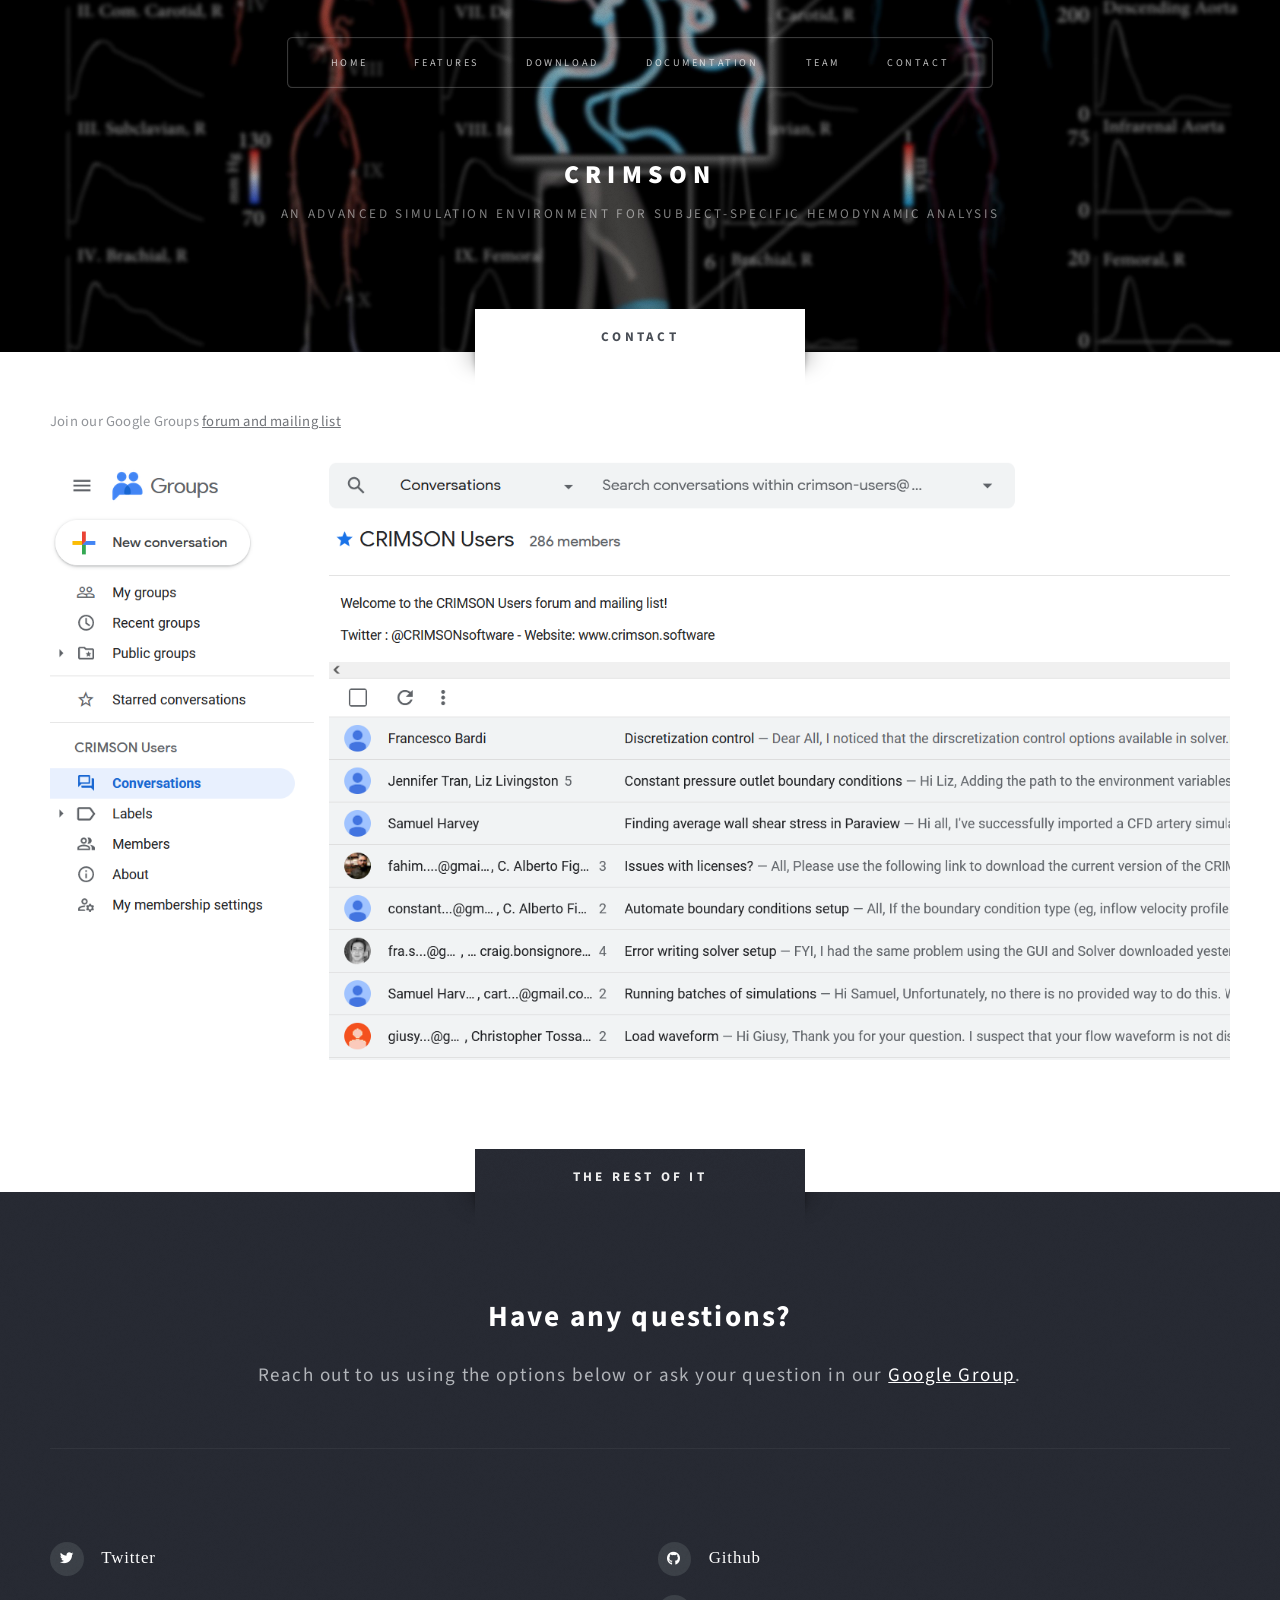
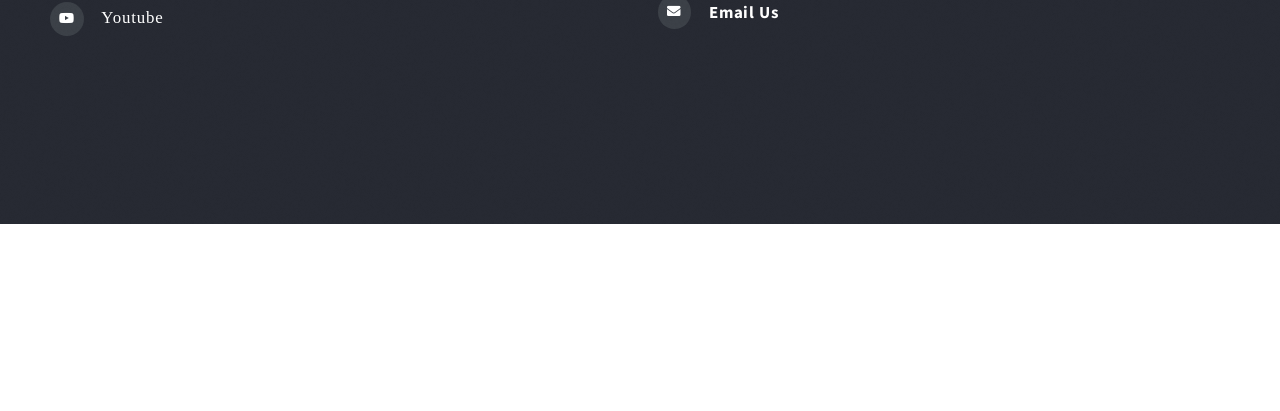
==== contact.html @ b45dfcc4 "Added features and contact pages" ====
<!DOCTYPE HTML>
<!--
	Escape Velocity by HTML5 UP
	html5up.net | @ajlkn
	Free for personal and commercial use under the CCA 3.0 license (html5up.net/license)
-->
<html>
	<head>
		<title>CRIMSON - Contact</title>
		<meta charset="utf-8" />
		<meta name="viewport" content="width=device-width, initial-scale=1, user-scalable=no" />
		<link rel="stylesheet" href="assets/css/main.css" />
	</head>
	<body class="no-sidebar is-preload">
		<div id="page-wrapper">

			<!-- Header -->
				<section id="header" class="wrapper">

					<!-- Logo -->
						<div id="logo">
							<h1><a href="index.html">CRIMSON</a></h1>
							<p>An advanced simulation environment for subject-specific hemodynamic analysis</p>
						</div>

					<!-- Nav -->
					<nav id="nav">
						<ul>
							<li class="current"><a href="index.html">Home</a></li>
							<li><a href="features.html">Features</a>
								<ul>
									<li><a href="#software_details">Software Details</a></li>
								</ul>
							</li>
							<li><a href="download.html">Download</a></li>
							<li><a href="documentation.html">Documentation</a>
								<ul>
									<li><a href="workshops.html">Workshops</a></li>
									<li><a href="publications.html">Publications</a></li>
								</ul>
							</li>
							<li><a href="team.html">Team</a></li>
							<li><a href="contact.html">Contact</a></li>
						</ul>
					</nav>

				</section>

			<!-- Main -->
				<div id="main" class="wrapper style2">
					<div class="title">Contact</div>
					<div class="container">

						<!-- Content -->
							<div id="content">
								<article class="box post">
									<p>Join our Google Groups <a href="https://groups.google.com/forum/#!forum/crimson-users" target="_blank">forum and mailing list</a></p>
									
									<a href="https://groups.google.com/forum/#!forum/crimson-users" class="image featured" target="_blank">
										<img src="images/google_groups.png" alt="" />
									</a>
								</article>
							</div>

					</div>
				</div>

		<!-- Footer -->
		<section id="footer" class="wrapper">
			<div class="title">The Rest Of It</div>
			<div class="container">
				<header class="style1">
					<h2>Have any questions?</h2>
					<p>Reach out to us using the options below or ask your question in our <a href="">Google Group</a>.
					</p>
				</header>
				<section class="feature-list small">
					<div class="row">
						<div class="col-6 col-12-small">
							<section>
							<p>
								<h3 class="fab fa-twitter"><a href="https://twitter.com/CRIMSONsoftware" target="_blank">Twitter</a></h3>
							<p>
								<h3 class="fab fa-youtube"><a href="https://www.youtube.com/@crimsonsoftware1143" target="_blank">Youtube</a></h3>
							</p>
							</section>
						</div>
							<div class="col-6 col-12-small">
								<section>
							<p>
								<h3 class="fab fa-github"><a href="https://www.github.com/@CRIMSONCardiovasular" target="_blank">Github</a></h3>
							</p>
							<!-- Need to make this email decision: https://css-tricks.com/all-about-mailto-links/ -->
							<p>
								<h3 class="icon solid fa-envelope"><a href="mailto:figueroc@med.umich.edu?subject=Crimson Question" target="_blank" rel="noopener noreferrer">Email Us</h3>
							</p>
							</section>
						</div>
					</div>
				</section>

							</div>
						</div>
						<div id="copyright">
							<ul>
								<li>&copy; CRIMSONsoftware 2023.</li><li>Design: <a href="http://html5up.net">HTML5 UP</a></li>
							</ul>
						</div>
					</div>
				</section>

		</div>

		<!-- Scripts -->
			<script src="assets/js/jquery.min.js"></script>
			<script src="assets/js/jquery.dropotron.min.js"></script>
			<script src="assets/js/browser.min.js"></script>
			<script src="assets/js/breakpoints.min.js"></script>
			<script src="assets/js/util.js"></script>
			<script src="assets/js/main.js"></script>

	</body>
</html>
---- assets/css/main.css ----
@import url("fontawesome-all.min.css");
@import url("https://fonts.googleapis.com/css?family=Source+Sans+Pro:400,400italic,700,900");

/*
	Escape Velocity by HTML5 UP
	html5up.net | @ajlkn
	Free for personal and commercial use under the CCA 3.0 license (html5up.net/license)
*/

html, body, div, span, applet, object,
iframe, h1, h2, h3, h4, h5, h6, p, blockquote,
pre, a, abbr, acronym, address, big, cite,
code, del, dfn, em, img, ins, kbd, q, s, samp,
small, strike, strong, sub, sup, tt, var, b,
u, i, center, dl, dt, dd, ol, ul, li, fieldset,
form, label, legend, table, caption, tbody,
tfoot, thead, tr, th, td, article, aside,
canvas, details, embed, figure, figcaption,
footer, header, hgroup, menu, nav, output, ruby,
section, summary, time, mark, audio, video {
	margin: 0;
	padding: 0;
	border: 0;
	font-size: 100%;
	font: inherit;
	vertical-align: baseline;}

article, aside, details, figcaption, figure,
footer, header, hgroup, menu, nav, section {
	display: block;}

body {
	line-height: 1;
}

ol, ul {
	list-style: none;
}

blockquote, q {
	quotes: none;
}

	blockquote:before, blockquote:after, q:before, q:after {
		content: '';
		content: none;
	}

table {
	border-collapse: collapse;
	border-spacing: 0;
}

body {
	-webkit-text-size-adjust: none;
}

mark {
	background-color: transparent;
	color: inherit;
}

input::-moz-focus-inner {
	border: 0;
	padding: 0;
}

input, select, textarea {
	-moz-appearance: none;
	-webkit-appearance: none;
	-ms-appearance: none;
	appearance: none;
}

/* Basic */

	@-ms-viewport {
		width: device-width;
	}

	html {
		box-sizing: border-box;
	}

	*, *:before, *:after {
		box-sizing: inherit;
	}

	body.is-preload *, body.is-preload *:before, body.is-preload *:after {
		-moz-animation: none !important;
		-webkit-animation: none !important;
		-ms-animation: none !important;
		animation: none !important;
		-moz-transition: none !important;
		-webkit-transition: none !important;
		-ms-transition: none !important;
		transition: none !important;
	}

	body, input, textarea, select {
		font-family: 'Source Sans Pro', sans-serif;
		font-weight: 400;
		color: #919499;
		font-size: 14pt;
		line-height: 1.75em;
		letter-spacing: 0.025em;
	}

	h1, h2, h3, h4, h5, h6 {
		font-weight: 700;
		color: #484d55;
	}

		h1 a, h2 a, h3 a, h4 a, h5 a, h6 a {
			color: inherit;
			text-decoration: none;
		}

	a {
		-moz-transition: color .25s ease-in-out;
		-webkit-transition: color .25s ease-in-out;
		-ms-transition: color .25s ease-in-out;
		transition: color .25s ease-in-out;
		text-decoration: underline;
		color: #717479;
	}

		a:hover {
			text-decoration: none;
		}

	strong, b {
		font-weight: 700;
		color: #484d55;
	}

	blockquote {
		border-left: solid 0.5em #ddd;
		padding: 1em 0 1em 2em;
		font-style: italic;
	}

	em, i {
		font-style: italic;
	}

	hr {
		border: 0;
		border-top: solid 1px #ddd;
		margin: 2em 0 2em 0;
	}

	sub {
		position: relative;
		top: 0.5em;
		font-size: 0.8em;
	}

	sup {
		position: relative;
		top: -0.5em;
		font-size: 0.8em;
	}

	.nobr {
		white-space: nowrap;
	}

	br.clear {
		clear: both;
	}

	p, ul, ol, dl, table, blockquote, form {
		margin-bottom: 2em;
	}

/* Container */

	.container {
		margin: 0 auto;
		max-width: 100%;
		width: 68em;
	}

		@media screen and (max-width: 1680px) {

			.container {
				width: 70em;
			}

		}

		@media screen and (max-width: 1280px) {

			.container {
				width: calc(100% - 100px);
			}

		}

		@media screen and (max-width: 980px) {

			.container {
				width: calc(100% - 100px);
			}

		}

		@media screen and (max-width: 736px) {

			.container {
				width: calc(100% - 40px);
			}

		}

/* Row */

	.row {
		display: flex;
		flex-wrap: wrap;
		box-sizing: border-box;
		align-items: stretch;
	}

		.row > * {
			box-sizing: border-box;
		}

		.row.gtr-uniform > * > :last-child {
			margin-bottom: 0;
		}

		.row.aln-left {
			justify-content: flex-start;
		}

		.row.aln-center {
			justify-content: center;
		}

		.row.aln-right {
			justify-content: flex-end;
		}

		.row.aln-top {
			align-items: flex-start;
		}

		.row.aln-middle {
			align-items: center;
		}

		.row.aln-bottom {
			align-items: flex-end;
		}

		.row > .imp {
			order: -1;
		}

		.row > .col-1 {
			width: 8.33333%;
		}

		.row > .off-1 {
			margin-left: 8.33333%;
		}

		.row > .col-2 {
			width: 16.66667%;
		}

		.row > .off-2 {
			margin-left: 16.66667%;
		}

		.row > .col-3 {
			width: 25%;
		}

		.row > .off-3 {
			margin-left: 25%;
		}

		.row > .col-4 {
			width: 33.33333%;
		}

		.row > .off-4 {
			margin-left: 33.33333%;
		}

		.row > .col-5 {
			width: 41.66667%;
		}

		.row > .off-5 {
			margin-left: 41.66667%;
		}

		.row > .col-6 {
			width: 50%;
		}

		.row > .off-6 {
			margin-left: 50%;
		}

		.row > .col-7 {
			width: 58.33333%;
		}

		.row > .off-7 {
			margin-left: 58.33333%;
		}

		.row > .col-8 {
			width: 66.66667%;
		}

		.row > .off-8 {
			margin-left: 66.66667%;
		}

		.row > .col-9 {
			width: 75%;
		}

		.row > .off-9 {
			margin-left: 75%;
		}

		.row > .col-10 {
			width: 83.33333%;
		}

		.row > .off-10 {
			margin-left: 83.33333%;
		}

		.row > .col-11 {
			width: 91.66667%;
		}

		.row > .off-11 {
			margin-left: 91.66667%;
		}

		.row > .col-12 {
			width: 100%;
		}

		.row > .off-12 {
			margin-left: 100%;
		}

		.row.gtr-0 {
			margin-top: 0px;
			margin-left: 0px;
		}

			.row.gtr-0 > * {
				padding: 0px 0 0 0px;
			}

			.row.gtr-0.gtr-uniform {
				margin-top: 0px;
			}

				.row.gtr-0.gtr-uniform > * {
					padding-top: 0px;
				}

		.row.gtr-25 {
			margin-top: -12.5px;
			margin-left: -12.5px;
		}

			.row.gtr-25 > * {
				padding: 12.5px 0 0 12.5px;
			}

			.row.gtr-25.gtr-uniform {
				margin-top: -12.5px;
			}

				.row.gtr-25.gtr-uniform > * {
					padding-top: 12.5px;
				}

		.row.gtr-50 {
			margin-top: -25px;
			margin-left: -25px;
		}

			.row.gtr-50 > * {
				padding: 25px 0 0 25px;
			}

			.row.gtr-50.gtr-uniform {
				margin-top: -25px;
			}

				.row.gtr-50.gtr-uniform > * {
					padding-top: 25px;
				}

		.row {
			margin-top: -50px;
			margin-left: -50px;
		}

			.row > * {
				padding: 50px 0 0 50px;
			}

			.row.gtr-uniform {
				margin-top: -50px;
			}

				.row.gtr-uniform > * {
					padding-top: 50px;
				}

		.row.gtr-150 {
			margin-top: -75px;
			margin-left: -75px;
		}

			.row.gtr-150 > * {
				padding: 75px 0 0 75px;
			}

			.row.gtr-150.gtr-uniform {
				margin-top: -75px;
			}

				.row.gtr-150.gtr-uniform > * {
					padding-top: 75px;
				}

		.row.gtr-200 {
			margin-top: -100px;
			margin-left: -100px;
		}

			.row.gtr-200 > * {
				padding: 100px 0 0 100px;
			}

			.row.gtr-200.gtr-uniform {
				margin-top: -100px;
			}

				.row.gtr-200.gtr-uniform > * {
					padding-top: 100px;
				}

		@media screen and (max-width: 1680px) {

			.row {
				display: flex;
				flex-wrap: wrap;
				box-sizing: border-box;
				align-items: stretch;
			}

				.row > * {
					box-sizing: border-box;
				}

				.row.gtr-uniform > * > :last-child {
					margin-bottom: 0;
				}

				.row.aln-left {
					justify-content: flex-start;
				}

				.row.aln-center {
					justify-content: center;
				}

				.row.aln-right {
					justify-content: flex-end;
				}

				.row.aln-top {
					align-items: flex-start;
				}

				.row.aln-middle {
					align-items: center;
				}

				.row.aln-bottom {
					align-items: flex-end;
				}

				.row > .imp-xlarge {
					order: -1;
				}

				.row > .col-1-xlarge {
					width: 8.33333%;
				}

				.row > .off-1-xlarge {
					margin-left: 8.33333%;
				}

				.row > .col-2-xlarge {
					width: 16.66667%;
				}

				.row > .off-2-xlarge {
					margin-left: 16.66667%;
				}

				.row > .col-3-xlarge {
					width: 25%;
				}

				.row > .off-3-xlarge {
					margin-left: 25%;
				}

				.row > .col-4-xlarge {
					width: 33.33333%;
				}

				.row > .off-4-xlarge {
					margin-left: 33.33333%;
				}

				.row > .col-5-xlarge {
					width: 41.66667%;
				}

				.row > .off-5-xlarge {
					margin-left: 41.66667%;
				}

				.row > .col-6-xlarge {
					width: 50%;
				}

				.row > .off-6-xlarge {
					margin-left: 50%;
				}

				.row > .col-7-xlarge {
					width: 58.33333%;
				}

				.row > .off-7-xlarge {
					margin-left: 58.33333%;
				}

				.row > .col-8-xlarge {
					width: 66.66667%;
				}

				.row > .off-8-xlarge {
					margin-left: 66.66667%;
				}

				.row > .col-9-xlarge {
					width: 75%;
				}

				.row > .off-9-xlarge {
					margin-left: 75%;
				}

				.row > .col-10-xlarge {
					width: 83.33333%;
				}

				.row > .off-10-xlarge {
					margin-left: 83.33333%;
				}

				.row > .col-11-xlarge {
					width: 91.66667%;
				}

				.row > .off-11-xlarge {
					margin-left: 91.66667%;
				}

				.row > .col-12-xlarge {
					width: 100%;
				}

				.row > .off-12-xlarge {
					margin-left: 100%;
				}

				.row.gtr-0 {
					margin-top: 0px;
					margin-left: 0px;
				}

					.row.gtr-0 > * {
						padding: 0px 0 0 0px;
					}

					.row.gtr-0.gtr-uniform {
						margin-top: 0px;
					}

						.row.gtr-0.gtr-uniform > * {
							padding-top: 0px;
						}

				.row.gtr-25 {
					margin-top: -12.5px;
					margin-left: -12.5px;
				}

					.row.gtr-25 > * {
						padding: 12.5px 0 0 12.5px;
					}

					.row.gtr-25.gtr-uniform {
						margin-top: -12.5px;
					}

						.row.gtr-25.gtr-uniform > * {
							padding-top: 12.5px;
						}

				.row.gtr-50 {
					margin-top: -25px;
					margin-left: -25px;
				}

					.row.gtr-50 > * {
						padding: 25px 0 0 25px;
					}

					.row.gtr-50.gtr-uniform {
						margin-top: -25px;
					}

						.row.gtr-50.gtr-uniform > * {
							padding-top: 25px;
						}

				.row {
					margin-top: -50px;
					margin-left: -50px;
				}

					.row > * {
						padding: 50px 0 0 50px;
					}

					.row.gtr-uniform {
						margin-top: -50px;
					}

						.row.gtr-uniform > * {
							padding-top: 50px;
						}

				.row.gtr-150 {
					margin-top: -75px;
					margin-left: -75px;
				}

					.row.gtr-150 > * {
						padding: 75px 0 0 75px;
					}

					.row.gtr-150.gtr-uniform {
						margin-top: -75px;
					}

						.row.gtr-150.gtr-uniform > * {
							padding-top: 75px;
						}

				.row.gtr-200 {
					margin-top: -100px;
					margin-left: -100px;
				}

					.row.gtr-200 > * {
						padding: 100px 0 0 100px;
					}

					.row.gtr-200.gtr-uniform {
						margin-top: -100px;
					}

						.row.gtr-200.gtr-uniform > * {
							padding-top: 100px;
						}

		}

		@media screen and (max-width: 1280px) {

			.row {
				display: flex;
				flex-wrap: wrap;
				box-sizing: border-box;
				align-items: stretch;
			}

				.row > * {
					box-sizing: border-box;
				}

				.row.gtr-uniform > * > :last-child {
					margin-bottom: 0;
				}

				.row.aln-left {
					justify-content: flex-start;
				}

				.row.aln-center {
					justify-content: center;
				}

				.row.aln-right {
					justify-content: flex-end;
				}

				.row.aln-top {
					align-items: flex-start;
				}

				.row.aln-middle {
					align-items: center;
				}

				.row.aln-bottom {
					align-items: flex-end;
				}

				.row > .imp-large {
					order: -1;
				}

				.row > .col-1-large {
					width: 8.33333%;
				}

				.row > .off-1-large {
					margin-left: 8.33333%;
				}

				.row > .col-2-large {
					width: 16.66667%;
				}

				.row > .off-2-large {
					margin-left: 16.66667%;
				}

				.row > .col-3-large {
					width: 25%;
				}

				.row > .off-3-large {
					margin-left: 25%;
				}

				.row > .col-4-large {
					width: 33.33333%;
				}

				.row > .off-4-large {
					margin-left: 33.33333%;
				}

				.row > .col-5-large {
					width: 41.66667%;
				}

				.row > .off-5-large {
					margin-left: 41.66667%;
				}

				.row > .col-6-large {
					width: 50%;
				}

				.row > .off-6-large {
					margin-left: 50%;
				}

				.row > .col-7-large {
					width: 58.33333%;
				}

				.row > .off-7-large {
					margin-left: 58.33333%;
				}

				.row > .col-8-large {
					width: 66.66667%;
				}

				.row > .off-8-large {
					margin-left: 66.66667%;
				}

				.row > .col-9-large {
					width: 75%;
				}

				.row > .off-9-large {
					margin-left: 75%;
				}

				.row > .col-10-large {
					width: 83.33333%;
				}

				.row > .off-10-large {
					margin-left: 83.33333%;
				}

				.row > .col-11-large {
					width: 91.66667%;
				}

				.row > .off-11-large {
					margin-left: 91.66667%;
				}

				.row > .col-12-large {
					width: 100%;
				}

				.row > .off-12-large {
					margin-left: 100%;
				}

				.row.gtr-0 {
					margin-top: 0px;
					margin-left: 0px;
				}

					.row.gtr-0 > * {
						padding: 0px 0 0 0px;
					}

					.row.gtr-0.gtr-uniform {
						margin-top: 0px;
					}

						.row.gtr-0.gtr-uniform > * {
							padding-top: 0px;
						}

				.row.gtr-25 {
					margin-top: -8.75px;
					margin-left: -8.75px;
				}

					.row.gtr-25 > * {
						padding: 8.75px 0 0 8.75px;
					}

					.row.gtr-25.gtr-uniform {
						margin-top: -8.75px;
					}

						.row.gtr-25.gtr-uniform > * {
							padding-top: 8.75px;
						}

				.row.gtr-50 {
					margin-top: -17.5px;
					margin-left: -17.5px;
				}

					.row.gtr-50 > * {
						padding: 17.5px 0 0 17.5px;
					}

					.row.gtr-50.gtr-uniform {
						margin-top: -17.5px;
					}

						.row.gtr-50.gtr-uniform > * {
							padding-top: 17.5px;
						}

				.row {
					margin-top: -35px;
					margin-left: -35px;
				}

					.row > * {
						padding: 35px 0 0 35px;
					}

					.row.gtr-uniform {
						margin-top: -35px;
					}

						.row.gtr-uniform > * {
							padding-top: 35px;
						}

				.row.gtr-150 {
					margin-top: -52.5px;
					margin-left: -52.5px;
				}

					.row.gtr-150 > * {
						padding: 52.5px 0 0 52.5px;
					}

					.row.gtr-150.gtr-uniform {
						margin-top: -52.5px;
					}

						.row.gtr-150.gtr-uniform > * {
							padding-top: 52.5px;
						}

				.row.gtr-200 {
					margin-top: -70px;
					margin-left: -70px;
				}

					.row.gtr-200 > * {
						padding: 70px 0 0 70px;
					}

					.row.gtr-200.gtr-uniform {
						margin-top: -70px;
					}

						.row.gtr-200.gtr-uniform > * {
							padding-top: 70px;
						}

		}

		@media screen and (max-width: 980px) {

			.row {
				display: flex;
				flex-wrap: wrap;
				box-sizing: border-box;
				align-items: stretch;
			}

				.row > * {
					box-sizing: border-box;
				}

				.row.gtr-uniform > * > :last-child {
					margin-bottom: 0;
				}

				.row.aln-left {
					justify-content: flex-start;
				}

				.row.aln-center {
					justify-content: center;
				}

				.row.aln-right {
					justify-content: flex-end;
				}

				.row.aln-top {
					align-items: flex-start;
				}

				.row.aln-middle {
					align-items: center;
				}

				.row.aln-bottom {
					align-items: flex-end;
				}

				.row > .imp-medium {
					order: -1;
				}

				.row > .col-1-medium {
					width: 8.33333%;
				}

				.row > .off-1-medium {
					margin-left: 8.33333%;
				}

				.row > .col-2-medium {
					width: 16.66667%;
				}

				.row > .off-2-medium {
					margin-left: 16.66667%;
				}

				.row > .col-3-medium {
					width: 25%;
				}

				.row > .off-3-medium {
					margin-left: 25%;
				}

				.row > .col-4-medium {
					width: 33.33333%;
				}

				.row > .off-4-medium {
					margin-left: 33.33333%;
				}

				.row > .col-5-medium {
					width: 41.66667%;
				}

				.row > .off-5-medium {
					margin-left: 41.66667%;
				}

				.row > .col-6-medium {
					width: 50%;
				}

				.row > .off-6-medium {
					margin-left: 50%;
				}

				.row > .col-7-medium {
					width: 58.33333%;
				}

				.row > .off-7-medium {
					margin-left: 58.33333%;
				}

				.row > .col-8-medium {
					width: 66.66667%;
				}

				.row > .off-8-medium {
					margin-left: 66.66667%;
				}

				.row > .col-9-medium {
					width: 75%;
				}

				.row > .off-9-medium {
					margin-left: 75%;
				}

				.row > .col-10-medium {
					width: 83.33333%;
				}

				.row > .off-10-medium {
					margin-left: 83.33333%;
				}

				.row > .col-11-medium {
					width: 91.66667%;
				}

				.row > .off-11-medium {
					margin-left: 91.66667%;
				}

				.row > .col-12-medium {
					width: 100%;
				}

				.row > .off-12-medium {
					margin-left: 100%;
				}

				.row.gtr-0 {
					margin-top: 0px;
					margin-left: 0px;
				}

					.row.gtr-0 > * {
						padding: 0px 0 0 0px;
					}

					.row.gtr-0.gtr-uniform {
						margin-top: 0px;
					}

						.row.gtr-0.gtr-uniform > * {
							padding-top: 0px;
						}

				.row.gtr-25 {
					margin-top: -12.5px;
					margin-left: -12.5px;
				}

					.row.gtr-25 > * {
						padding: 12.5px 0 0 12.5px;
					}

					.row.gtr-25.gtr-uniform {
						margin-top: -12.5px;
					}

						.row.gtr-25.gtr-uniform > * {
							padding-top: 12.5px;
						}

				.row.gtr-50 {
					margin-top: -25px;
					margin-left: -25px;
				}

					.row.gtr-50 > * {
						padding: 25px 0 0 25px;
					}

					.row.gtr-50.gtr-uniform {
						margin-top: -25px;
					}

						.row.gtr-50.gtr-uniform > * {
							padding-top: 25px;
						}

				.row {
					margin-top: -50px;
					margin-left: -50px;
				}

					.row > * {
						padding: 50px 0 0 50px;
					}

					.row.gtr-uniform {
						margin-top: -50px;
					}

						.row.gtr-uniform > * {
							padding-top: 50px;
						}

				.row.gtr-150 {
					margin-top: -75px;
					margin-left: -75px;
				}

					.row.gtr-150 > * {
						padding: 75px 0 0 75px;
					}

					.row.gtr-150.gtr-uniform {
						margin-top: -75px;
					}

						.row.gtr-150.gtr-uniform > * {
							padding-top: 75px;
						}

				.row.gtr-200 {
					margin-top: -100px;
					margin-left: -100px;
				}

					.row.gtr-200 > * {
						padding: 100px 0 0 100px;
					}

					.row.gtr-200.gtr-uniform {
						margin-top: -100px;
					}

						.row.gtr-200.gtr-uniform > * {
							padding-top: 100px;
						}

		}

		@media screen and (max-width: 736px) {

			.row {
				display: flex;
				flex-wrap: wrap;
				box-sizing: border-box;
				align-items: stretch;
			}

				.row > * {
					box-sizing: border-box;
				}

				.row.gtr-uniform > * > :last-child {
					margin-bottom: 0;
				}

				.row.aln-left {
					justify-content: flex-start;
				}

				.row.aln-center {
					justify-content: center;
				}

				.row.aln-right {
					justify-content: flex-end;
				}

				.row.aln-top {
					align-items: flex-start;
				}

				.row.aln-middle {
					align-items: center;
				}

				.row.aln-bottom {
					align-items: flex-end;
				}

				.row > .imp-small {
					order: -1;
				}

				.row > .col-1-small {
					width: 8.33333%;
				}

				.row > .off-1-small {
					margin-left: 8.33333%;
				}

				.row > .col-2-small {
					width: 16.66667%;
				}

				.row > .off-2-small {
					margin-left: 16.66667%;
				}

				.row > .col-3-small {
					width: 25%;
				}

				.row > .off-3-small {
					margin-left: 25%;
				}

				.row > .col-4-small {
					width: 33.33333%;
				}

				.row > .off-4-small {
					margin-left: 33.33333%;
				}

				.row > .col-5-small {
					width: 41.66667%;
				}

				.row > .off-5-small {
					margin-left: 41.66667%;
				}

				.row > .col-6-small {
					width: 50%;
				}

				.row > .off-6-small {
					margin-left: 50%;
				}

				.row > .col-7-small {
					width: 58.33333%;
				}

				.row > .off-7-small {
					margin-left: 58.33333%;
				}

				.row > .col-8-small {
					width: 66.66667%;
				}

				.row > .off-8-small {
					margin-left: 66.66667%;
				}

				.row > .col-9-small {
					width: 75%;
				}

				.row > .off-9-small {
					margin-left: 75%;
				}

				.row > .col-10-small {
					width: 83.33333%;
				}

				.row > .off-10-small {
					margin-left: 83.33333%;
				}

				.row > .col-11-small {
					width: 91.66667%;
				}

				.row > .off-11-small {
					margin-left: 91.66667%;
				}

				.row > .col-12-small {
					width: 100%;
				}

				.row > .off-12-small {
					margin-left: 100%;
				}

				.row.gtr-0 {
					margin-top: 0px;
					margin-left: 0px;
				}

					.row.gtr-0 > * {
						padding: 0px 0 0 0px;
					}

					.row.gtr-0.gtr-uniform {
						margin-top: 0px;
					}

						.row.gtr-0.gtr-uniform > * {
							padding-top: 0px;
						}

				.row.gtr-25 {
					margin-top: -7.5px;
					margin-left: -7.5px;
				}

					.row.gtr-25 > * {
						padding: 7.5px 0 0 7.5px;
					}

					.row.gtr-25.gtr-uniform {
						margin-top: -7.5px;
					}

						.row.gtr-25.gtr-uniform > * {
							padding-top: 7.5px;
						}

				.row.gtr-50 {
					margin-top: -15px;
					margin-left: -15px;
				}

					.row.gtr-50 > * {
						padding: 15px 0 0 15px;
					}

					.row.gtr-50.gtr-uniform {
						margin-top: -15px;
					}

						.row.gtr-50.gtr-uniform > * {
							padding-top: 15px;
						}

				.row {
					margin-top: -30px;
					margin-left: -30px;
				}

					.row > * {
						padding: 30px 0 0 30px;
					}

					.row.gtr-uniform {
						margin-top: -30px;
					}

						.row.gtr-uniform > * {
							padding-top: 30px;
						}

				.row.gtr-150 {
					margin-top: -45px;
					margin-left: -45px;
				}

					.row.gtr-150 > * {
						padding: 45px 0 0 45px;
					}

					.row.gtr-150.gtr-uniform {
						margin-top: -45px;
					}

						.row.gtr-150.gtr-uniform > * {
							padding-top: 45px;
						}

				.row.gtr-200 {
					margin-top: -60px;
					margin-left: -60px;
				}

					.row.gtr-200 > * {
						padding: 60px 0 0 60px;
					}

					.row.gtr-200.gtr-uniform {
						margin-top: -60px;
					}

						.row.gtr-200.gtr-uniform > * {
							padding-top: 60px;
						}

		}

/* Section/Article */

	section,
	article {
		margin: 0 0 4em 0;
	}

	section > :last-child,
	article > :last-child,
	section:last-child,
	article:last-child {
		margin-bottom: 0;
	}

	header.style1 {
		text-align: center;
		padding: 3em 0 3em 0;
	}

		header.style1 h2 {
			font-weight: 700;
			font-size: 2em;
			letter-spacing: 0.075em;
			line-height: 1.5em;
		}

		header.style1 p {
			color: #b1b4b9;
			display: block;
			margin: 1.15em 0 0 0;
			font-size: 1.3em;
			letter-spacing: 0.075em;
			line-height: 1.5em;
		}

/* Table */

	table {
		width: 100%;
	}

		table.default {
			width: 100%;
		}

			table.default tbody tr:nth-child(2n+2) {
				background: #f4f4f4;
			}

			table.default td {
				padding: 0.5em 1em 0.5em 1em;
			}

			table.default th {
				text-align: left;
				font-weight: 400;
				padding: 0.5em 1em 0.5em 1em;
			}

			table.default thead {
				background: #484d55;
				color: #fff;
			}

			table.default tfoot {
				background: #eee;
			}

/* Form */

	form label {
		display: block;
		font-weight: 700;
		color: #484d55;
		margin: 0.25em 0 0.5em 0;
	}

	form input[type="text"],
	form input[type="email"],
	form input[type="password"],
	form select,
	form textarea {
		-moz-transition: all .25s ease-in-out;
		-webkit-transition: all .25s ease-in-out;
		-ms-transition: all .25s ease-in-out;
		transition: all .25s ease-in-out;
		-webkit-appearance: none;
		display: block;
		border: 0;
		background: #eee;
		box-shadow: inset 0px 0px 1px 0px #a0a1a7;
		border-radius: 0.35em;
		width: 100%;
		padding: 0.75em 1em 0.75em 1em;
	}

		form input[type="text"]:focus,
		form input[type="email"]:focus,
		form input[type="password"]:focus,
		form select:focus,
		form textarea:focus {
			background: #f8f8f8;
		}

	form input[type="text"],
	form input[type="email"]
	input[type="password"] {
		line-height: 1em;
	}

	form select {
		line-height: 1em;
	}

	form textarea {
		min-height: 8em;
	}

	form ul.actions {
		margin-top: 0;
	}

	form ::-webkit-input-placeholder {
		color: #555 !important;
		font-style: italic;
		line-height: 1.35em;
	}

	form :-moz-placeholder {
		color: #555 !important;
		font-style: italic;
	}

	form ::-moz-placeholder {
		color: #555 !important;
		font-style: italic;
	}

	form :-ms-input-placeholder {
		color: #555 !important;
		font-style: italic;
	}

	form ::-moz-focus-inner {
		border: 0;
	}

/* Image */

	.image {
		display: inline-block;
	}

		.image img {
			display: block;
			width: 100%;
		}

		.image.fit {
			display: block;
			width: 100%;
		}

		.image.left {
			float: left;
			margin: 0 2em 2em 0;
		}

		.image.centered {
			display: block;
			margin: 0 0 2em 0;
		}

			.image.centered img {
				margin: 0 auto;
				width: auto;
			}

		.image.featured {
			display: block;
			width: 100%;
			margin: 0 0 2em 0;
		}

/* Button */

	input[type="button"],
	input[type="submit"],
	input[type="reset"],
	button,
	.button {
		-moz-transition: all .25s ease-in-out;
		-webkit-transition: all .25s ease-in-out;
		-ms-transition: all .25s ease-in-out;
		transition: all .25s ease-in-out;
		display: inline-block;
		background: #444;
		text-align: center;
		text-transform: uppercase;
		font-weight: 700;
		letter-spacing: 0.25em;
		text-decoration: none;
		border-radius: 0.35em;
		border: 0;
		outline: 0;
		cursor: pointer;
		padding: 0 2.25em 0 2.25em;
		font-size: 0.9em;
		min-width: 12em;
		height: 4em;
		line-height: 4em;
	}

		input[type="button"]:hover,
		input[type="submit"]:hover,
		input[type="reset"]:hover,
		button:hover,
		.button:hover {
			background-color: #f98780;
		}

		input[type="button"].large,
		input[type="submit"].large,
		input[type="reset"].large,
		button.large,
		.button.large {
			font-size: 1em;
			min-width: 14em;
		}

		input[type="button"].style1,
		input[type="submit"].style1,
		input[type="reset"].style1,
		button.style1,
		.button.style1 {
			background: #e97770 url("images/overlay.png");
			color: #fff;
		}

			input[type="button"].style1:hover,
			input[type="submit"].style1:hover,
			input[type="reset"].style1:hover,
			button.style1:hover,
			.button.style1:hover {
				background-color: #f98780;
			}

			input[type="button"].style1:active,
			input[type="submit"].style1:active,
			input[type="reset"].style1:active,
			button.style1:active,
			.button.style1:active {
				background-color: #d96760;
			}

		input[type="button"].style2,
		input[type="submit"].style2,
		input[type="reset"].style2,
		button.style2,
		.button.style2 {
			background: none;
			color: #606167;
			box-shadow: inset 0px 0px 2px 0px #a0a1a7;
		}

			input[type="button"].style2:hover,
			input[type="submit"].style2:hover,
			input[type="reset"].style2:hover,
			button.style2:hover,
			.button.style2:hover {
				box-shadow: inset 0px 0px 2px 0px #606167;
			}

			input[type="button"].style2:active,
			input[type="submit"].style2:active,
			input[type="reset"].style2:active,
			button.style2:active,
			.button.style2:active {
				box-shadow: inset 0px 0px 2px 0px #202127;
			}

		input[type="button"].style3,
		input[type="submit"].style3,
		input[type="reset"].style3,
		button.style3,
		.button.style3 {
			background: #2f333b url("images/overlay.png");
			color: #fff;
		}

			input[type="button"].style3:hover,
			input[type="submit"].style3:hover,
			input[type="reset"].style3:hover,
			button.style3:hover,
			.button.style3:hover {
				background-color: #3f434b;
			}

			input[type="button"].style3:active,
			input[type="submit"].style3:active,
			input[type="reset"].style3:active,
			button.style3:active,
			.button.style3:active {
				background-color: #1f232b;
			}

/* List */

	ul {
		list-style: disc;
		padding-left: 1em;
	}

		ul li {
			padding-left: 0.5em;
		}

		ul.style2 {
			list-style: none;
			padding-left: 0;
		}

			ul.style2 li {
				border-top: solid 1px #eee;
				padding: 1.5em 0 0 0;
				margin: 1.5em 0 0 0;
			}

				ul.style2 li:first-child {
					border-top: 0;
					padding-top: 0;
					margin-top: 0;
				}

		ul.style3 {
			list-style: none;
			padding-left: 0;
		}

			ul.style3 li {
				border-top: solid 1px #eee;
				padding: 0.5em 0 0 0;
				margin: 0.5em 0 0 0;
			}

				ul.style3 li:first-child {
					border-top: 0;
					padding-top: 0;
					margin-top: 0;
				}

	ol {
		list-style: decimal;
		padding-left: 1.25em;
	}

		ol li {
			padding-left: 0.25em;
		}

/* Actions */

	ul.actions {
		list-style: none;
		padding-left: 0;
		margin: 3em 0 0 0;
	}

		ul.actions li {
			display: inline-block;
			margin: 0 0.75em 0 0.75em;
			padding-left: 0;
		}

			ul.actions li:first-child {
				margin-left: 0;
			}

			ul.actions li:last-child {
				margin-right: 0;
			}

		ul.actions.special {
			text-align: center;
		}

/* Feature List */

	.feature-list {
		max-width: 58em;
		margin-left: auto;
		margin-right: auto;
		position: relative;
		top: 0.75em;
	}

		.feature-list section {
			border-top: solid 1px #eee;
			padding-top: 3em;
			padding-left: 5em;
			position: relative;
		}

		@media screen and (min-width: 981px) {

			.feature-list > .row > :nth-child(-n + 2) > section {
				border-top: 0;
				padding-top: 0;
			}

		}

		.feature-list h3 {
			color: #e97770 !important;
			margin: -0.35em 0 0.75em 0;
			font-size: 1.15em;
			letter-spacing: 0.05em;
		}

			.feature-list h3:before {
				display: block;
				color: #fff;
				background: #2f333b url("images/overlay.png");
				border-radius: 2.5em;
				text-align: center;
				width: 2.5em;
				height: 2.5em;
				line-height: 2.5em;
				margin-right: 0.75em;
				position: absolute;
				left: 0;
				margin-top: -0.5em;
			}

		.feature-list.small section {
			padding-left: 3.5em;
		}

		.feature-list.small h3:before {
			font-size: 0.8em;
		}

/* Icons */

	.icon {
		text-decoration: none;
		text-decoration: none;
	}

		.icon:before {
			-moz-osx-font-smoothing: grayscale;
			-webkit-font-smoothing: antialiased;
			display: inline-block;
			font-style: normal;
			font-variant: normal;
			text-rendering: auto;
			line-height: 1;
			text-transform: none !important;
			font-family: 'Font Awesome 5 Free';
			font-weight: 400;
		}

		.icon:before {
			line-height: inherit;
			font-size: 1.25em;
		}

		.icon > .label {
			display: none;
		}

		.icon.solid:before {
			font-weight: 900;
		}

		.icon.brands:before {
			font-family: 'Font Awesome 5 Brands';
		}

/* Box */

	.box header {
		margin: 0 0 1.5em 0;
	}

		.box header.style1 {
			position: relative;
			margin: -0.5em 0 0 0;
			padding-top: 0;
		}

	.box h2 {
		margin: 0 0 0.75em 0;
		font-size: 1.15em;
		letter-spacing: 0.05em;
	}

	.box h3 {
		margin: 0 0 0.5em 0;
		font-size: 1em;
		font-weight: 600;
		letter-spacing: 0.05em;
	}

	.box.post-excerpt .image.left {
		position: relative;
		top: 0.5em;
		width: 5em;
	}

	.box.post-excerpt h3, .box.post-excerpt p {
		margin-left: 7em;
	}

/* Wrapper */

	.wrapper {
		position: relative;
		padding: 6em 0 9em 0;
	}

		.wrapper .title {
			position: absolute;
			top: 0;
			left: 50%;
			text-align: center;
			text-transform: uppercase;
			display: block;
			font-weight: 700;
			letter-spacing: 0.25em;
			font-size: 0.9em;
			width: 25em;
			height: 3.25em;
			top: -3.25em;
			line-height: 3.25em;
			margin-bottom: -3.25em;
			margin-left: -12.5em;
			padding-top: 0.5em;
		}

			.wrapper .title:before {
				content: '';
				position: absolute;
				bottom: -38px;
				left: -35px;
				width: 35px;
				height: 38px;
				background: url("images/shadow.png");
			}

			.wrapper .title:after {
				-moz-transform: scaleX(-1);
				-webkit-transform: scaleX(-1);
				-ms-transform: scaleX(-1);
				transform: scaleX(-1);
				content: '';
				position: absolute;
				bottom: -38px;
				right: -35px;
				width: 35px;
				height: 38px;
				background: url("images/shadow.png");
			}

		.wrapper.style1 {
			background: #e97770 url("images/overlay.png");
			color: #eee;
			color: rgba(255, 255, 255, 0.75);
		}

			.wrapper.style1 .title {
				background: #e97770 url("images/overlay.png");
				color: #fff;
			}

			.wrapper.style1 h1, .wrapper.style1 h2, .wrapper.style1 h3, .wrapper.style1 h4, .wrapper.style1 h5, .wrapper.style1 h6, .wrapper.style1 strong, .wrapper.style1 b, .wrapper.style1 a {
				color: #fff;
			}

		.wrapper.style2 {
			background: #fff;
		}

			.wrapper.style2 .title {
				background: #fff;
				color: #484d55;
			}

		.wrapper.style3 {
			background: #f3f3f3 url("images/overlay.png");
		}

			.wrapper.style3 .title {
				background: #f3f3f3 url("images/overlay.png");
				color: #484d55;
			}

			.wrapper.style3 .image {
				border: solid 10px #fff;
			}

/* Page Wrapper */

	#page-wrapper > section {
		margin-bottom: 0;
	}

/* Header */

	#header {
		display: -moz-flex;
		display: -webkit-flex;
		display: -ms-flex;
		display: flex;
		-moz-align-items: center;
		-webkit-align-items: center;
		-ms-align-items: center;
		align-items: center;
		-moz-justify-content: center;
		-webkit-justify-content: center;
		-ms-justify-content: center;
		justify-content: center;
		position: relative;
		height: 24em;
		background: url("../../images/bg.jpg") center center;
		background-size: cover;
		padding: 0;
	}

		#header:before {
			content: '';
			position: absolute;
			top: 0;
			left: 0;
			width: 100%;
			height: 100%;
			background: url("images/overlay.png");
		}

		.homepage #header {
			height: 35em;
		}

/* Logo */

	#logo {
		width: 100%;
		text-align: center;
		position: relative;
		top: 1.5em;
	}

		#logo h1 {
			font-weight: 900;
			text-transform: uppercase;
			color: #fff;
			font-size: 2em;
			letter-spacing: 0.25em;
		}

		#logo p {
			color: #eee;
			color: rgba(255, 255, 255, 0.5);
			text-transform: uppercase;
			margin: 1.25em 0 0 0;
			display: block;
			letter-spacing: 0.2em;
			font-size: 0.9em;
		}

/* Nav */

	#nav {
		position: absolute;
		display: block;
		top: 2.5em;
		left: 0;
		width: 100%;
		text-align: center;
	}

		#nav > ul {
			display: inline-block;
			border-radius: 0.35em;
			box-shadow: inset 0px 0px 1px 1px rgba(255, 255, 255, 0.25);
			padding: 0 1.5em 0 1.5em;
		}

			#nav > ul > li {
				display: inline-block;
				text-align: center;
				padding: 0 1.5em 0 1.5em;
			}

				#nav > ul > li > ul {
					display: none;
				}

				#nav > ul > li > a, #nav > ul > li > span {
					display: block;
					color: #eee;
					color: rgba(255, 255, 255, 0.75);
					text-transform: uppercase;
					text-decoration: none;
					font-size: 0.7em;
					letter-spacing: 0.25em;
					height: 5em;
					line-height: 5em;
					-moz-transition: all .25s ease-in-out;
					-webkit-transition: all .25s ease-in-out;
					-o-transition: all .25s ease-in-out;
					-ms-transition: all .25s ease-in-out;
					transition: all .25s ease-in-out;
					outline: 0;
				}

				#nav > ul > li:hover > a {
					color: #fff;
				}

				#nav > ul > li.active > a, #nav > ul > li.active > span {
					color: #fff;
				}

	.dropotron {
		background: #222835 url("images/overlay.png");
		background-color: rgba(44, 50, 63, 0.925);
		padding: 1.25em 1em 1.25em 1em;
		border-radius: 0.35em;
		box-shadow: inset 0px 0px 1px 1px rgba(255, 255, 255, 0.25);
		min-width: 12em;
		text-align: left;
		margin-top: -1.25em;
		margin-left: -1px;
		list-style: none;
	}

		.dropotron.level-0 {
			margin-top: -1px;
			margin-left: 0;
			border-top-left-radius: 0;
			border-top-right-radius: 0;
		}

		.dropotron a, .dropotron span {
			-moz-transition: all .25s ease-in-out;
			-webkit-transition: all .25s ease-in-out;
			-ms-transition: all .25s ease-in-out;
			transition: all .25s ease-in-out;
			display: block;
			color: #eee;
			color: rgba(255, 255, 255, 0.75);
			text-transform: uppercase;
			text-decoration: none;
			font-size: 0.7em;
			letter-spacing: 0.25em;
			border-top: solid 1px rgba(255, 255, 255, 0.15);
			line-height: 3em;
		}

		.dropotron li {
			padding-left: 0;
		}

			.dropotron li:first-child a, .dropotron li:first-child span {
				border-top: 0;
			}

			.dropotron li:hover > a, .dropotron li:hover > span {
				color: #fff;
			}

/* Intro */

	#intro {
		padding-bottom: 8em;
		text-align: center;
	}

		#intro p.style1 {
			font-size: 1.5em;
			letter-spacing: 0.075em;
		}

		#intro p.style2 {
			font-weight: 700;
			color: #fff;
			border-radius: 0.35em;
			box-shadow: inset 0px 0px 1px 1px rgba(255, 255, 255, 0.25);
			font-size: 2.75em;
			letter-spacing: 0.075em;
			line-height: 1.35em;
			padding: 1em 0 1em 0;
			margin-bottom: 1em;
		}

			#intro p.style2 a {
				color: inherit;
				text-decoration: none;
			}

		#intro p.style3 {
			font-size: 1.1em;
			width: 48em;
			margin: 0 auto;
		}

/* Features */

	#features header.style1 {
		padding-bottom: 5em;
	}

	#features ul.actions {
		margin-top: 5em;
	}

/* Highlights */

	#highlights .highlight {
		text-align: center;
	}

		#highlights .highlight h3 {
			color: #e97770;
			margin: 0 0 0.75em 0;
			font-size: 1.15em;
			letter-spacing: 0.05em;
		}

/* Main */

/* Footer */

	#footer {
		background: #282b34 url("images/overlay.png");
		color: #eee;
		color: rgba(255, 255, 255, 0.5);
		padding-bottom: 6em;
	}

		#footer h1, #footer h2, #footer h3, #footer h4, #footer h5, #footer h6, #footer strong, #footer b, #footer a {
			color: #fff;
		}

		#footer hr {
			border-top-color: #333;
			border-top-color: rgba(255, 255, 255, 0.05);
		}

		#footer form input[type="text"],
		#footer form input[type="email"],
		#footer form input[type="password"],
		#footer form select,
		#footer form textarea {
			background: #ccc;
			box-shadow: none;
		}

			#footer form input[type="text"]:focus,
			#footer form input[type="email"]:focus,
			#footer form input[type="password"]:focus,
			#footer form select:focus,
			#footer form textarea:focus {
				background: #fff;
			}

		#footer input[type="button"],
		#footer input[type="submit"],
		#footer input[type="reset"],
		#footer button,
		#footer .button {
			color: #fff;
			box-shadow: inset 0px 0px 2px 0px rgba(255, 255, 255, 0.5);
		}

			#footer input[type="button"]:hover,
			#footer input[type="submit"]:hover,
			#footer input[type="reset"]:hover,
			#footer button:hover,
			#footer .button:hover {
				color: #fff;
				box-shadow: inset 0px 0px 2px 0px rgba(255, 255, 255, 0.65);
			}

			#footer input[type="button"]:active,
			#footer input[type="submit"]:active,
			#footer input[type="reset"]:active,
			#footer button:active,
			#footer .button:active {
				box-shadow: inset 0px 0px 2px 0px rgba(255, 255, 255, 0.75);
			}

			#footer input[type="button"].style2:active,
			#footer input[type="submit"].style2:active,
			#footer input[type="reset"].style2:active,
			#footer button.style2:active,
			#footer .button.style2:active {
				box-shadow: inset 0px 0px 2px 0px rgba(255, 255, 255, 0.75);
			}

		#footer .title {
			background: #282b34 url("images/overlay.png");
			color: #eee;
		}

		#footer header.style1 {
			padding-bottom: 6em;
			margin-bottom: 6em;
			border-bottom: solid 1px rgba(255, 255, 255, 0.05);
		}

			#footer header.style1 h2 {
				color: #fff;
			}

			#footer header.style1 .p {
				color: inherit;
			}

		#footer .feature-list {
			max-width: 100%;
		}

			#footer .feature-list section {
				border-top-color: rgba(255, 255, 255, 0.05);
			}

			#footer .feature-list h3:before {
				background: #3d4249 url("images/overlay.png");
			}

/* Copyright */

	#copyright {
		text-align: center;
		padding-top: 6em;
		margin-top: 6em;
		border-top: solid 1px rgba(255, 255, 255, 0.05);
	}

		#copyright ul {
			display: inline-block;
			border-radius: 0.35em;
			box-shadow: inset 0px 0px 1px 1px rgba(255, 255, 255, 0.05);
			color: #aaa;
			color: rgba(255, 255, 255, 0.25);
			padding: 0.75em 2em;
			font-size: 0.9em;
		}

			#copyright ul li {
				display: inline-block;
				margin-left: 1em;
				padding-left: 1em;
				border-left: solid 1px #333;
				border-left-color: rgba(255, 255, 255, 0.05);
			}

				#copyright ul li:first-child {
					border-left: 0;
					margin-left: 0;
					padding-left: 0;
				}

		#copyright a {
			color: inherit;
		}

			#copyright a:hover {
				color: #fff;
			}

/* XLarge */

	@media screen and (max-width: 1680px) {

		/* Basic */

			body, input, textarea, select {
				font-size: 12pt;
			}

	}

/* Large */

	@media screen and (max-width: 1280px) {

		/* Basic */

			body, input, select, textarea {
				font-size: 11pt;
				line-height: 1.5em;
				letter-spacing: 0.015em;
			}

		/* Wrapper */

			.wrapper {
				padding: 4em 0 7em 0;
			}

		/* Logo */

			#logo {
				margin-top: -0.5em !important;
			}

				#logo h1 {
					font-size: 1.75em;
				}

		/* Intro */

			#intro {
				padding-bottom: 7em;
			}

				#intro p.style1 {
					font-size: 1.25em;
				}

				#intro p.style2 {
					font-size: 2.25em;
				}

		/* Footer */

			#footer {
				padding-bottom: 4em;
			}

				#footer header.style1 {
					padding-bottom: 4em;
					margin-bottom: 4em;
					border-bottom: solid 1px rgba(255, 255, 255, 0.05);
				}

		/* Copyright */

			#copyright {
				padding-top: 4em;
				margin-top: 4em;
			}

	}

/* Medium */

	#navPanel, #titleBar {
		display: none;
	}

	@media screen and (max-width: 980px) {

		/* Section/Article */

			header br {
				display: none;
			}

		/* Form */

			form ul.actions {
				text-align: center;
			}

		/* Feature List */

			.feature-list {
				max-width: 40em;
			}

				.feature-list section {
					padding-top: 4em;
				}

				.feature-list > .row > :first-child > section {
					border-top: 0;
					padding-top: 0;
				}

		/* Nav */

			#nav {
				display: none;
			}

		/* Logo */

			#logo {
				top: 0;
			}

		/* Intro */

			#intro p.style3 {
				width: auto;
			}

		/* Highlights */

			#highlights .highlight {
				max-width: 40em;
				margin-left: auto;
				margin-right: auto;
			}

		/* Footer */

			#footer .feature-list {
				border-top: solid 1px rgba(255, 255, 255, 0.05);
				padding-top: 4em;
			}

	}

		@media screen and (max-width: 980px) and (min-width: 737px) {

				#footer .feature-list > .row > :nth-child(2) > section {
					border-top: 0;
					padding-top: 0;
				}

		}

	@media screen and (max-width: 980px) {

		/* Nav */

			#page-wrapper {
				-moz-backface-visibility: hidden;
				-webkit-backface-visibility: hidden;
				-ms-backface-visibility: hidden;
				backface-visibility: hidden;
				-moz-transition: -moz-transform 0.5s ease;
				-webkit-transition: -webkit-transform 0.5s ease;
				-ms-transition: -ms-transform 0.5s ease;
				transition: transform 0.5s ease;
				padding-bottom: 1px;
			}

			#titleBar {
				-moz-backface-visibility: hidden;
				-webkit-backface-visibility: hidden;
				-ms-backface-visibility: hidden;
				backface-visibility: hidden;
				-moz-transition: -moz-transform 0.5s ease;
				-webkit-transition: -webkit-transform 0.5s ease;
				-ms-transition: -ms-transform 0.5s ease;
				transition: transform 0.5s ease;
				display: block;
				height: 44px;
				left: 0;
				position: fixed;
				top: 0;
				width: 100%;
				z-index: 10001;
				background: none;
			}

				#titleBar .title {
					display: none;
				}

				#titleBar .toggle {
					text-decoration: none;
					position: absolute;
					top: 0;
					left: 0;
					width: 60px;
					height: 44px;
				}

					#titleBar .toggle:before {
						-moz-osx-font-smoothing: grayscale;
						-webkit-font-smoothing: antialiased;
						display: inline-block;
						font-style: normal;
						font-variant: normal;
						text-rendering: auto;
						line-height: 1;
						text-transform: none !important;
						font-family: 'Font Awesome 5 Free';
						font-weight: 900;
					}

					#titleBar .toggle:before {
						-moz-transition: all .15s ease-in-out;
						-webkit-transition: all .15s ease-in-out;
						-ms-transition: all .15s ease-in-out;
						transition: all .15s ease-in-out;
						text-decoration: none;
						content: '\f0c9';
						font-size: 14px;
						position: absolute;
						top: 6px;
						left: 6px;
						display: block;
						width: 54px;
						height: 38px;
						line-height: 38px;
						text-align: center;
						color: rgba(255, 255, 255, 0.75);
						background-color: rgba(92, 95, 103, 0.5);
						border-radius: 0.25em;
					}

					#titleBar .toggle:active:before {
						background-color: rgba(92, 95, 103, 0.75);
					}

			#navPanel {
				-moz-backface-visibility: hidden;
				-webkit-backface-visibility: hidden;
				-ms-backface-visibility: hidden;
				backface-visibility: hidden;
				-moz-transform: translateX(-275px);
				-webkit-transform: translateX(-275px);
				-ms-transform: translateX(-275px);
				transform: translateX(-275px);
				-moz-transition: -moz-transform 0.5s ease;
				-webkit-transition: -webkit-transform 0.5s ease;
				-ms-transition: -ms-transform 0.5s ease;
				transition: transform 0.5s ease;
				display: block;
				height: 100%;
				left: 0;
				overflow-y: auto;
				position: fixed;
				top: 0;
				width: 275px;
				z-index: 10002;
				background: #242730 url("images/overlay.png");
				box-shadow: inset -3px 0px 4px 0px rgba(0, 0, 0, 0.1);
			}

				#navPanel .link {
					display: block;
					color: rgba(255, 255, 255, 0.5);
					text-transform: uppercase;
					text-decoration: none;
					font-size: 0.85em;
					letter-spacing: 0.15em;
					text-decoration: none;
					height: 44px;
					line-height: 44px;
					border-top: solid 1px rgba(255, 255, 255, 0.05);
					margin: 0 15px 0 15px;
				}

					#navPanel .link:first-child {
						border-top: 0;
					}

				#navPanel .indent-1 {
					display: inline-block;
					width: 1em;
				}

				#navPanel .indent-2 {
					display: inline-block;
					width: 2em;
				}

				#navPanel .indent-3 {
					display: inline-block;
					width: 3em;
				}

				#navPanel .indent-4 {
					display: inline-block;
					width: 4em;
				}

				#navPanel .indent-5 {
					display: inline-block;
					width: 5em;
				}

				#navPanel .depth-0 {
					color: #fff;
				}

			body.navPanel-visible #page-wrapper {
				-moz-transform: translateX(275px);
				-webkit-transform: translateX(275px);
				-ms-transform: translateX(275px);
				transform: translateX(275px);
			}

			body.navPanel-visible #titleBar {
				-moz-transform: translateX(275px);
				-webkit-transform: translateX(275px);
				-ms-transform: translateX(275px);
				transform: translateX(275px);
			}

			body.navPanel-visible #navPanel {
				-moz-transform: translateX(0);
				-webkit-transform: translateX(0);
				-ms-transform: translateX(0);
				transform: translateX(0);
			}

	}

/* Small */

	@media screen and (max-width: 736px) {

		/* Basic */

			body, input, select, textarea {
				line-height: 1.5em;
				font-size: 10.5pt;
				letter-spacing: 0;
			}

			h2, h3, h4, h5, h6 {
				font-size: 1.2em;
				letter-spacing: 0.05em;
				margin: 0 0 1em 0;
			}

			hr {
				margin: 1em 0 1em 0;
			}

		/* Section/Article */

			section, article {
				clear: both;
			}

			header br {
				display: none;
			}

			header.style1 {
				padding: 0 0 1em 0;
			}

				header.style1 h2 {
					font-size: 1.5em;
					letter-spacing: 0.075em;
					line-height: 1.25em;
				}

				header.style1 p {
					font-size: 1em;
					letter-spacing: 0;
					display: block;
					margin: 0;
				}

		/* Button */

			input[type="button"],
			input[type="submit"],
			input[type="reset"],
			button,
			.button {
				display: block;
				width: 100%;
				font-size: 1em;
				max-width: 30em;
				margin: 0 auto;
			}

		/* Actions */

			ul.actions {
				margin: 2em 0 0 0;
			}

				ul.actions li {
					margin: 15px 0 0 0;
					display: block;
				}

					ul.actions li:first-child {
						margin-top: 0;
					}

		/* Feature List */

			.feature-list section {
				padding-top: 2em;
				padding-left: 4em;
			}

			.feature-list h3:before {
				font-size: 0.9em;
			}

		/* Box */

			.box.post-excerpt .image.left {
				position: relative;
				top: 0.25em;
				width: 25%;
				margin: 0;
			}

			.box.post-excerpt h3, .box.post-excerpt p {
				margin-left: 32.5%;
			}

		/* Wrapper */

			.wrapper {
				padding: 3em 0 6em 0;
			}

				.wrapper .title {
					font-size: 0.9em;
					width: 18em;
					height: 2.5em;
					top: -2.5em;
					line-height: 2.5em;
					margin-bottom: -2.5em;
					margin-left: -9em;
					padding-top: 0.5em;
				}

					.wrapper .title:before, .wrapper .title:after {
						height: 15px;
						bottom: -15px;
						background-size: 100% 100%;
					}

		/* Header */

			#header {
				height: 17em;
			}

				.homepage #header {
					height: 20em;
				}

		/* Logo */

			#logo {
				text-align: center;
				padding-left: 2em;
				padding-right: 2em;
			}

				#logo h1 {
					font-size: 1.5em;
					letter-spacing: 0.2em;
				}

				#logo p {
					margin: 1.25em 0 0 0;
					display: block;
					letter-spacing: 0.2em;
					font-size: 0.9em;
				}

		/* Intro */

			#intro {
				text-align: center;
				padding-right: 2em;
				padding-left: 2em;
				padding-bottom: 5em;
				margin: 0 auto;
			}

				#intro p.style1 {
					margin-bottom: 1.5em;
				}

				#intro p.style2 {
					font-size: 1.5em;
					letter-spacing: 0.05em;
					line-height: 1.25em;
					padding: 1.25em;
				}

		/* Features */

			#features header.style1 {
				padding-bottom: 4em;
			}

			#features ul.actions {
				margin-top: 4em;
			}

		/* Content */

			#content {
				padding: 0 0 2em 0;
			}

				#content header.style1 {
					padding-bottom: 2.5em;
				}

		/* Footer */

			#footer {
				padding-bottom: 0;
			}

				#footer header.style1 {
					padding-bottom: 0;
					margin-bottom: 2em;
					border-bottom: 0;
				}

				#footer .feature-list {
					border-top: 0;
					padding-top: 0;
				}

		/* Copyright */

			#copyright {
				padding-top: 0;
				margin-top: 4em;
				border-top: 0;
			}

				#copyright ul {
					padding: 1em 2em;
					width: 100%;
				}

					#copyright ul li {
						display: block;
						margin: 0.5em 0 0 0;
						border-left: 0;
						padding: 0;
					}

						#copyright ul li:first-child {
							margin-top: 0;
						}

	}
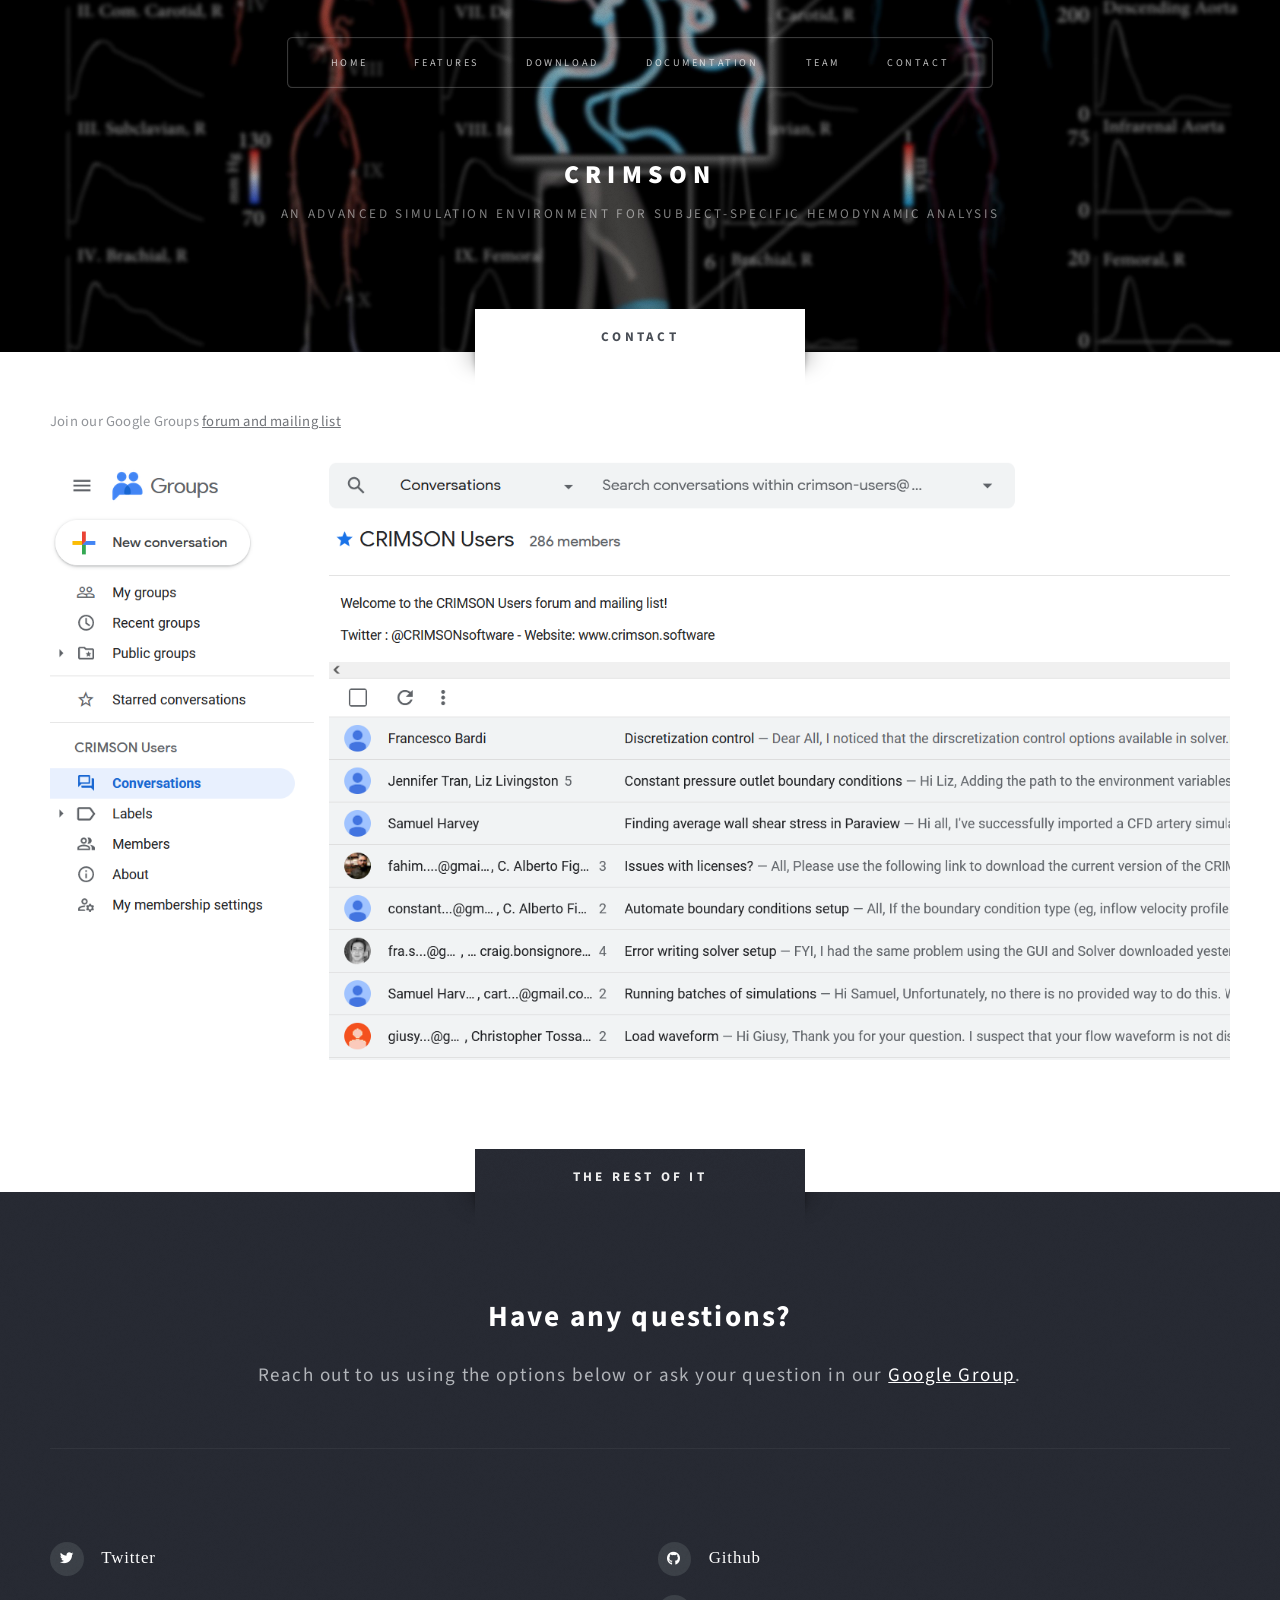
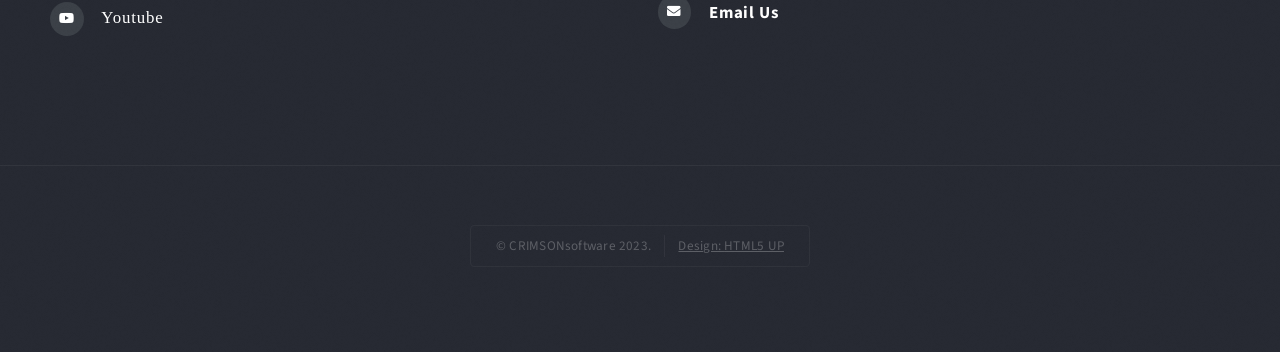
==== commit b815fccf: "Fixed indentation" ====
--- a/contact.html
+++ b/contact.html
@@ -15,99 +15,97 @@
 		<div id="page-wrapper">
 
 			<!-- Header -->
-				<section id="header" class="wrapper">
+			<section id="header" class="wrapper">
 
-					<!-- Logo -->
-						<div id="logo">
-							<h1><a href="index.html">CRIMSON</a></h1>
-							<p>An advanced simulation environment for subject-specific hemodynamic analysis</p>
+				<!-- Logo -->
+					<div id="logo">
+						<h1><a href="index.html">CRIMSON</a></h1>
+						<p>An advanced simulation environment for subject-specific hemodynamic analysis</p>
+					</div>
+
+				<!-- Nav -->
+				<nav id="nav">
+					<ul>
+						<li class="current"><a href="index.html">Home</a></li>
+						<li><a href="features.html">Features</a>
+							<ul>
+								<li><a href="#software_details">Software Details</a></li>
+							</ul>
+						</li>
+						<li><a href="download.html">Download</a></li>
+						<li><a href="documentation.html">Documentation</a>
+							<ul>
+								<li><a href="workshops.html">Workshops</a></li>
+								<li><a href="publications.html">Publications</a></li>
+							</ul>
+						</li>
+						<li><a href="team.html">Team</a></li>
+						<li><a href="contact.html">Contact</a></li>
+					</ul>
+				</nav>
+
+			</section>
+
+			<!-- Main -->
+			<div id="main" class="wrapper style2">
+				<div class="title">Contact</div>
+				<div class="container">
+
+					<!-- Content -->
+						<div id="content">
+							<article class="box post">
+								<p>Join our Google Groups <a href="https://groups.google.com/forum/#!forum/crimson-users" target="_blank">forum and mailing list</a></p>
+								
+								<a href="https://groups.google.com/forum/#!forum/crimson-users" class="image featured" target="_blank">
+									<img src="images/google_groups.png" alt="" />
+								</a>
+							</article>
 						</div>
 
-					<!-- Nav -->
-					<nav id="nav">
-						<ul>
-							<li class="current"><a href="index.html">Home</a></li>
-							<li><a href="features.html">Features</a>
-								<ul>
-									<li><a href="#software_details">Software Details</a></li>
-								</ul>
-							</li>
-							<li><a href="download.html">Download</a></li>
-							<li><a href="documentation.html">Documentation</a>
-								<ul>
-									<li><a href="workshops.html">Workshops</a></li>
-									<li><a href="publications.html">Publications</a></li>
-								</ul>
-							</li>
-							<li><a href="team.html">Team</a></li>
-							<li><a href="contact.html">Contact</a></li>
-						</ul>
-					</nav>
+				</div>
+			</div>
 
-				</section>
+			<!-- Footer -->
+			<section id="footer" class="wrapper">
+				<div class="title">The Rest Of It</div>
+				<div class="container">
+					<header class="style1">
+						<h2>Have any questions?</h2>
+						<p>Reach out to us using the options below or ask your question in our <a href="">Google Group</a>.
+						</p>
+					</header>
+					<section class="feature-list small">
+						<div class="row">
+							<div class="col-6 col-12-small">
+								<section>
+								<p>
+									<h3 class="fab fa-twitter"><a href="https://twitter.com/CRIMSONsoftware" target="_blank">Twitter</a></h3>
+								<p>
+									<h3 class="fab fa-youtube"><a href="https://www.youtube.com/@crimsonsoftware1143" target="_blank">Youtube</a></h3>
+								</p>
+								</section>
+							</div>
+							<div class="col-6 col-12-small">
+								<section>
+								<p>
+									<h3 class="fab fa-github"><a href="https://www.github.com/@CRIMSONCardiovasular" target="_blank">Github</a></h3>
+								</p>
+								<p>
+									<h3 class="icon solid fa-envelope"><a href="mailto:figueroc@med.umich.edu?subject=Crimson Question" target="_blank" rel="noopener noreferrer">Email Us</h3>
+								</p>
+								</section>
+							</div>
+						</div>
+					</section>
 
-			<!-- Main -->
-				<div id="main" class="wrapper style2">
-					<div class="title">Contact</div>
-					<div class="container">
-
-						<!-- Content -->
-							<div id="content">
-								<article class="box post">
-									<p>Join our Google Groups <a href="https://groups.google.com/forum/#!forum/crimson-users" target="_blank">forum and mailing list</a></p>
-									
-									<a href="https://groups.google.com/forum/#!forum/crimson-users" class="image featured" target="_blank">
-										<img src="images/google_groups.png" alt="" />
-									</a>
-								</article>
-							</div>
-
-					</div>
 				</div>
 
-		<!-- Footer -->
-		<section id="footer" class="wrapper">
-			<div class="title">The Rest Of It</div>
-			<div class="container">
-				<header class="style1">
-					<h2>Have any questions?</h2>
-					<p>Reach out to us using the options below or ask your question in our <a href="">Google Group</a>.
-					</p>
-				</header>
-				<section class="feature-list small">
-					<div class="row">
-						<div class="col-6 col-12-small">
-							<section>
-							<p>
-								<h3 class="fab fa-twitter"><a href="https://twitter.com/CRIMSONsoftware" target="_blank">Twitter</a></h3>
-							<p>
-								<h3 class="fab fa-youtube"><a href="https://www.youtube.com/@crimsonsoftware1143" target="_blank">Youtube</a></h3>
-							</p>
-							</section>
-						</div>
-							<div class="col-6 col-12-small">
-								<section>
-							<p>
-								<h3 class="fab fa-github"><a href="https://www.github.com/@CRIMSONCardiovasular" target="_blank">Github</a></h3>
-							</p>
-							<!-- Need to make this email decision: https://css-tricks.com/all-about-mailto-links/ -->
-							<p>
-								<h3 class="icon solid fa-envelope"><a href="mailto:figueroc@med.umich.edu?subject=Crimson Question" target="_blank" rel="noopener noreferrer">Email Us</h3>
-							</p>
-							</section>
-						</div>
-					</div>
-				</section>
-
-							</div>
-						</div>
-						<div id="copyright">
-							<ul>
-								<li>&copy; CRIMSONsoftware 2023.</li><li>Design: <a href="http://html5up.net">HTML5 UP</a></li>
-							</ul>
-						</div>
-					</div>
-				</section>
+				<div id="copyright">
+					<ul>
+						<li>&copy; CRIMSONsoftware 2023.</li><li>Design: <a href="http://html5up.net">HTML5 UP</a></li>
+					</ul>
+				</div>
+			</section>
 
 		</div>
 
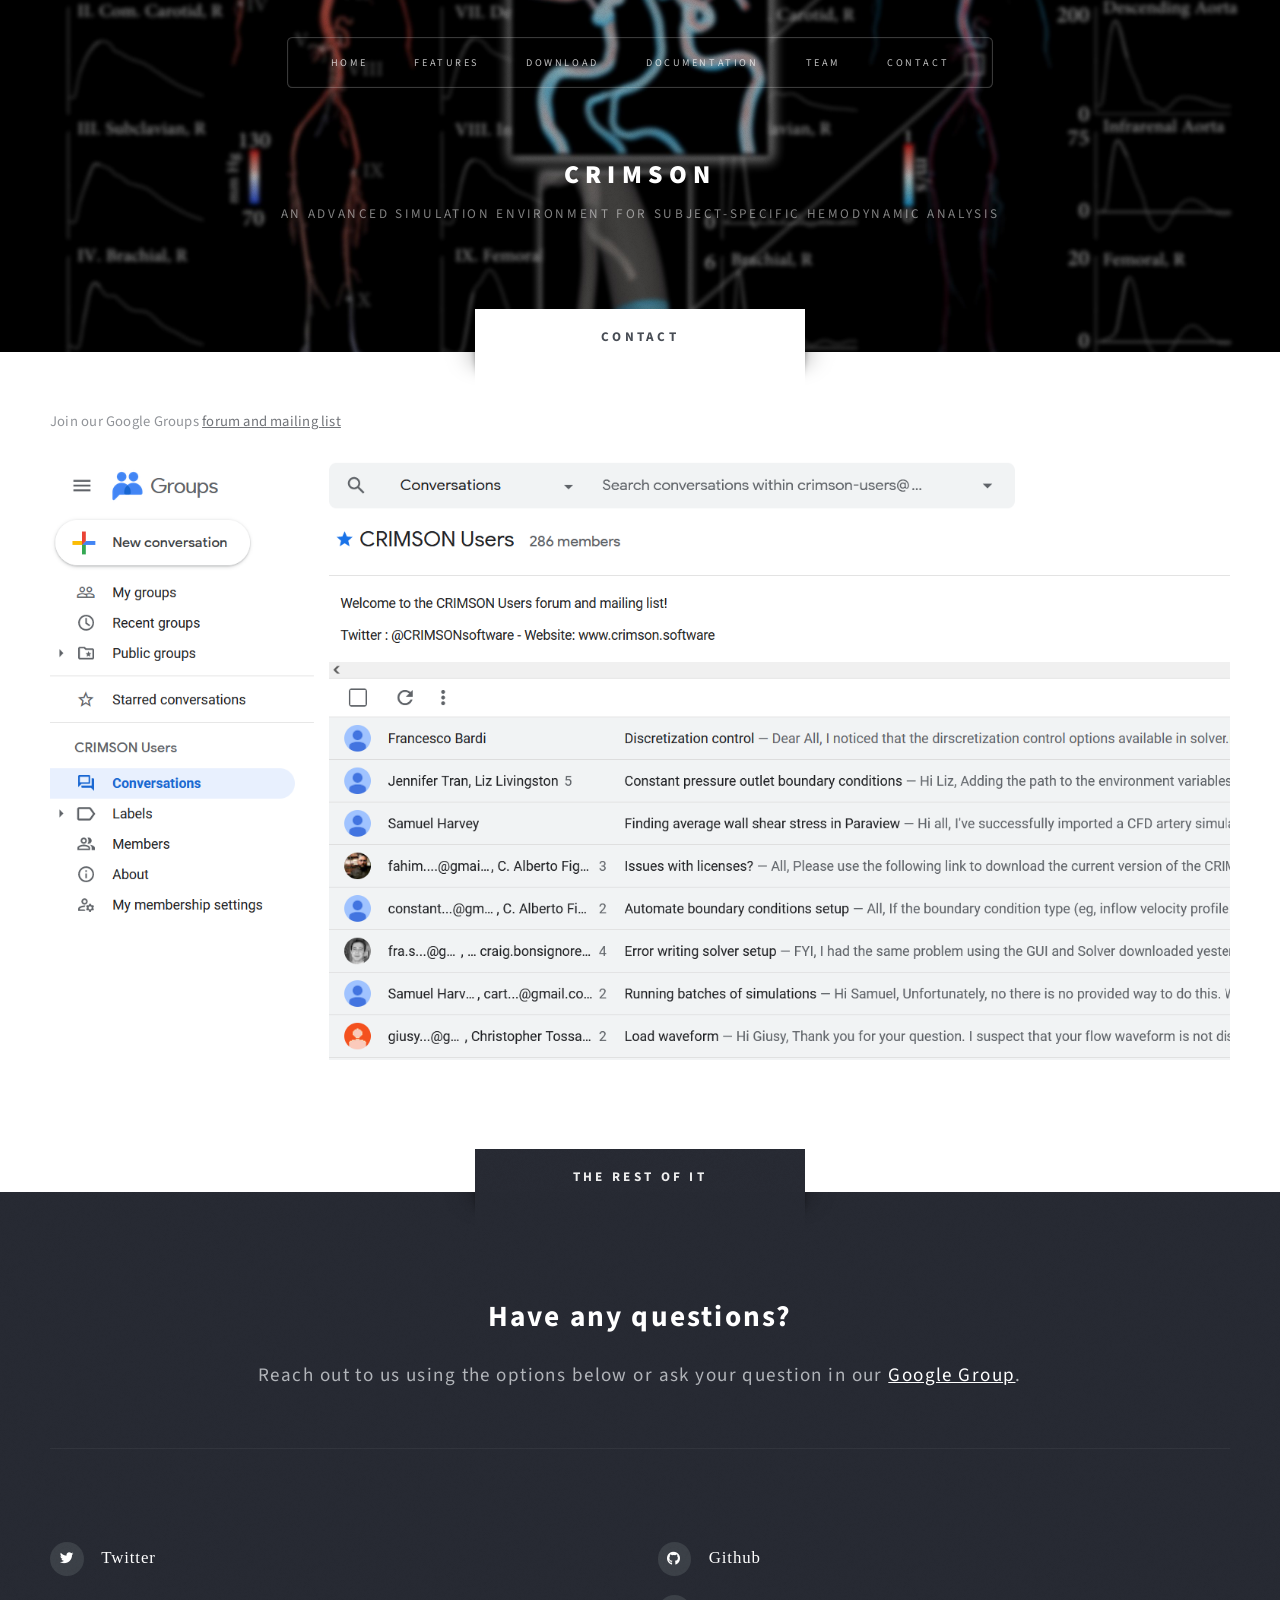
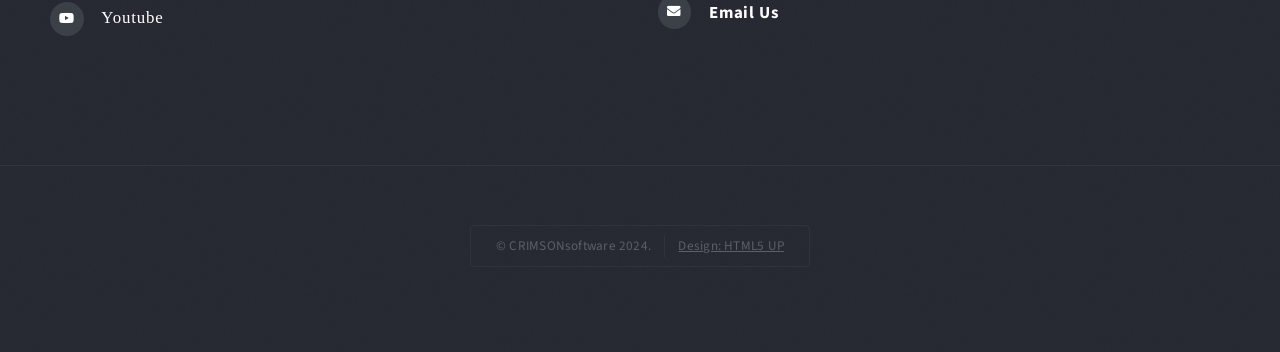
==== commit 80eeb2b7: "Updated flowsolver installer to 2.0.1 1. Updated flowsolver installer to 2.0.1" ====
--- a/contact.html
+++ b/contact.html
@@ -9,6 +9,7 @@
 		<title>CRIMSON - Contact</title>
 		<meta charset="utf-8" />
 		<meta name="viewport" content="width=device-width, initial-scale=1, user-scalable=no" />
+		<link rel="icon" type="image/x-icon" href="/images/logo.ico">
 		<link rel="stylesheet" href="assets/css/main.css" />
 	</head>
 	<body class="no-sidebar is-preload">
@@ -88,7 +89,7 @@
 							<div class="col-6 col-12-small">
 								<section>
 								<p>
-									<h3 class="fab fa-github"><a href="https://www.github.com/@CRIMSONCardiovasular" target="_blank">Github</a></h3>
+									<h3 class="fab fa-github"><a href="https://github.com/CRIMSONCardiovascularModelling" target="_blank">Github</a></h3>
 								</p>
 								<p>
 									<h3 class="icon solid fa-envelope"><a href="mailto:figueroc@med.umich.edu?subject=Crimson Question" target="_blank" rel="noopener noreferrer">Email Us</h3>
@@ -102,7 +103,7 @@
 
 				<div id="copyright">
 					<ul>
-						<li>&copy; CRIMSONsoftware 2023.</li><li>Design: <a href="http://html5up.net">HTML5 UP</a></li>
+						<li>&copy; CRIMSONsoftware 2024.</li><li>Design: <a href="http://html5up.net">HTML5 UP</a></li>
 					</ul>
 				</div>
 			</section>
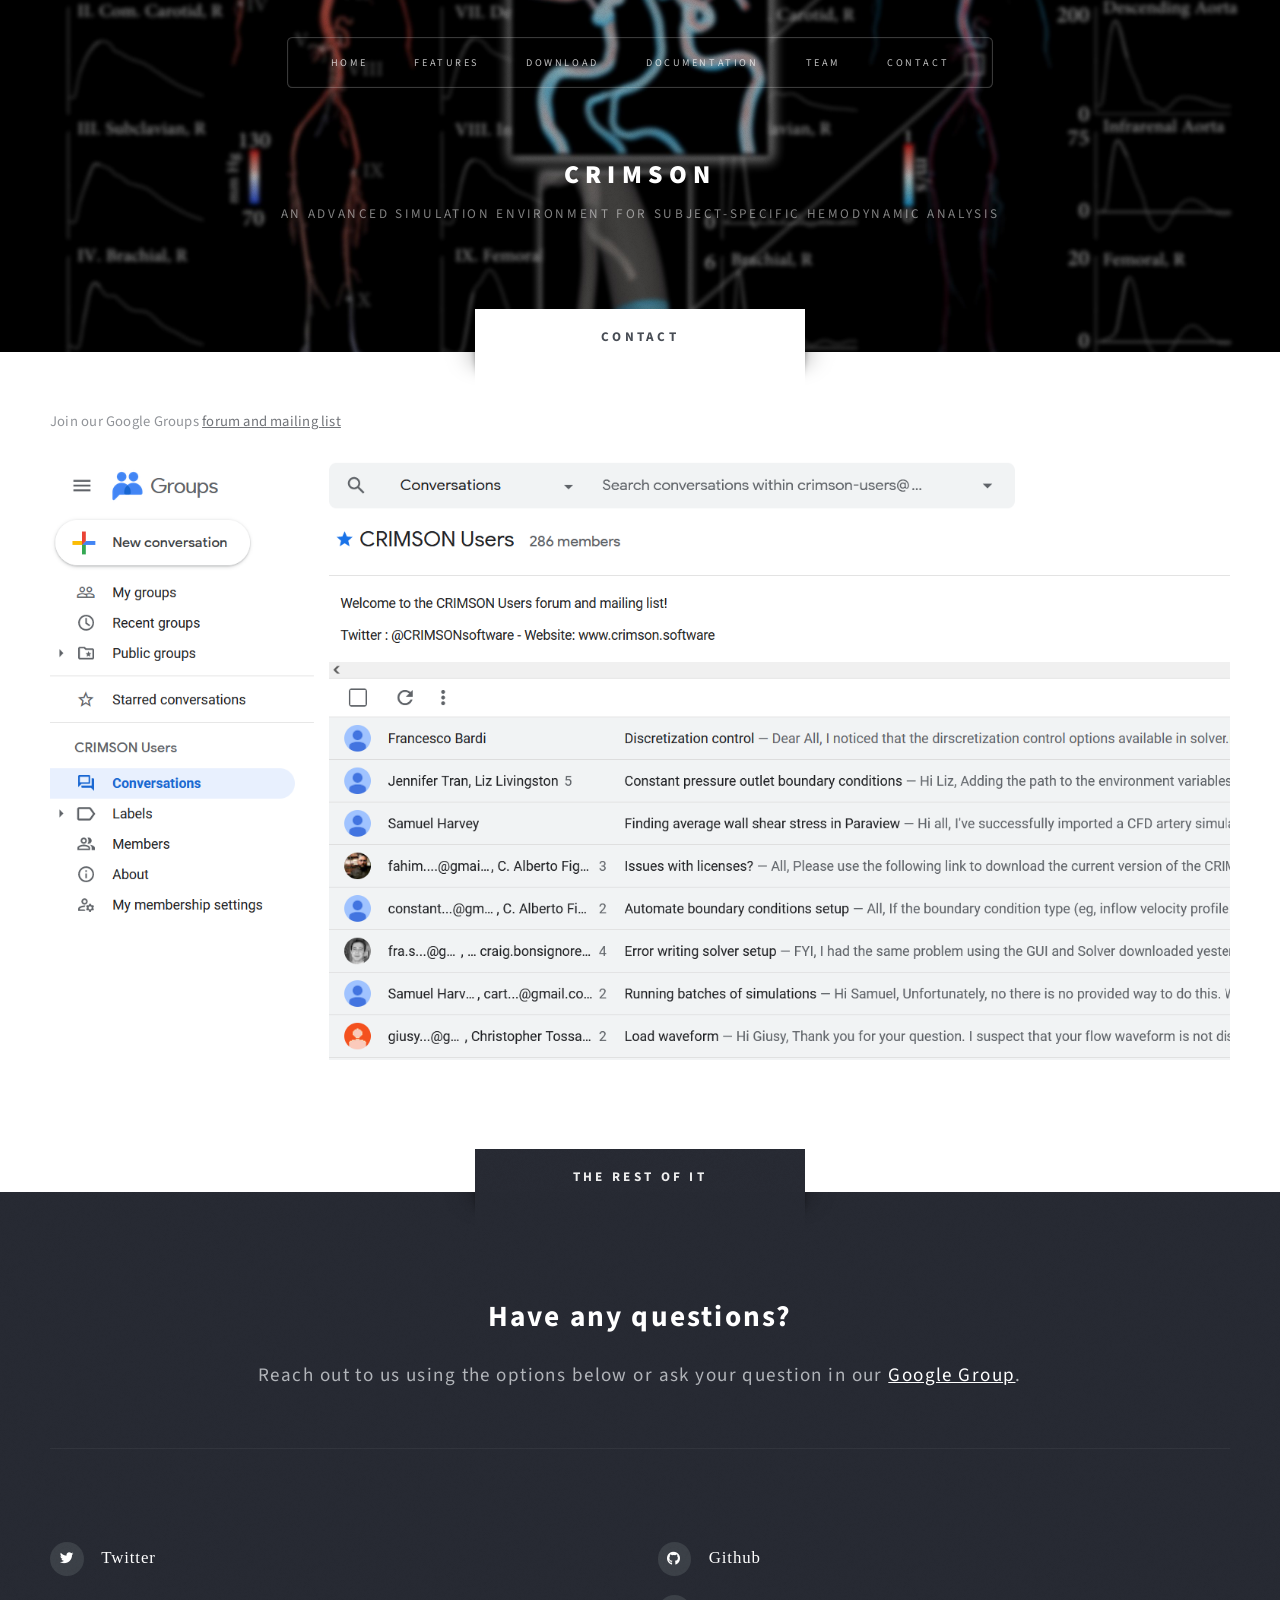
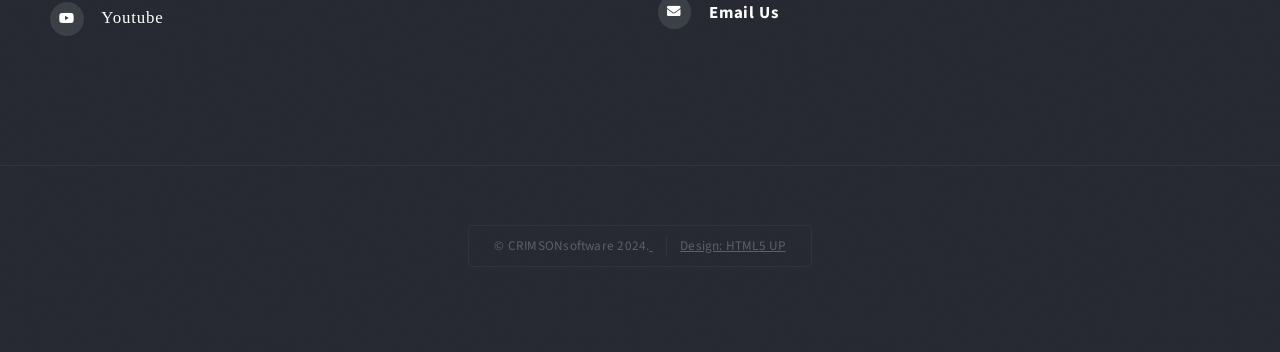
==== commit 0d5ee2aa: "added analytics" ====
--- a/contact.html
+++ b/contact.html
@@ -1,122 +1,145 @@
-<!DOCTYPE HTML>
-<!--
-	Escape Velocity by HTML5 UP
-	html5up.net | @ajlkn
-	Free for personal and commercial use under the CCA 3.0 license (html5up.net/license)
--->
-<html>
-	<head>
-		<title>CRIMSON - Contact</title>
-		<meta charset="utf-8" />
-		<meta name="viewport" content="width=device-width, initial-scale=1, user-scalable=no" />
-		<link rel="icon" type="image/x-icon" href="/images/logo.ico">
-		<link rel="stylesheet" href="assets/css/main.css" />
-	</head>
-	<body class="no-sidebar is-preload">
-		<div id="page-wrapper">
-
-			<!-- Header -->
-			<section id="header" class="wrapper">
-
-				<!-- Logo -->
-					<div id="logo">
-						<h1><a href="index.html">CRIMSON</a></h1>
-						<p>An advanced simulation environment for subject-specific hemodynamic analysis</p>
-					</div>
-
-				<!-- Nav -->
-				<nav id="nav">
-					<ul>
-						<li class="current"><a href="index.html">Home</a></li>
-						<li><a href="features.html">Features</a>
-							<ul>
-								<li><a href="#software_details">Software Details</a></li>
-							</ul>
-						</li>
-						<li><a href="download.html">Download</a></li>
-						<li><a href="documentation.html">Documentation</a>
-							<ul>
-								<li><a href="workshops.html">Workshops</a></li>
-								<li><a href="publications.html">Publications</a></li>
-							</ul>
-						</li>
-						<li><a href="team.html">Team</a></li>
-						<li><a href="contact.html">Contact</a></li>
-					</ul>
-				</nav>
-
-			</section>
-
-			<!-- Main -->
-			<div id="main" class="wrapper style2">
-				<div class="title">Contact</div>
-				<div class="container">
-
-					<!-- Content -->
-						<div id="content">
-							<article class="box post">
-								<p>Join our Google Groups <a href="https://groups.google.com/forum/#!forum/crimson-users" target="_blank">forum and mailing list</a></p>
-								
-								<a href="https://groups.google.com/forum/#!forum/crimson-users" class="image featured" target="_blank">
-									<img src="images/google_groups.png" alt="" />
-								</a>
-							</article>
-						</div>
-
-				</div>
-			</div>
-
-			<!-- Footer -->
-			<section id="footer" class="wrapper">
-				<div class="title">The Rest Of It</div>
-				<div class="container">
-					<header class="style1">
-						<h2>Have any questions?</h2>
-						<p>Reach out to us using the options below or ask your question in our <a href="">Google Group</a>.
-						</p>
-					</header>
-					<section class="feature-list small">
-						<div class="row">
-							<div class="col-6 col-12-small">
-								<section>
-								<p>
-									<h3 class="fab fa-twitter"><a href="https://twitter.com/CRIMSONsoftware" target="_blank">Twitter</a></h3>
-								<p>
-									<h3 class="fab fa-youtube"><a href="https://www.youtube.com/@crimsonsoftware1143" target="_blank">Youtube</a></h3>
-								</p>
-								</section>
-							</div>
-							<div class="col-6 col-12-small">
-								<section>
-								<p>
-									<h3 class="fab fa-github"><a href="https://github.com/CRIMSONCardiovascularModelling" target="_blank">Github</a></h3>
-								</p>
-								<p>
-									<h3 class="icon solid fa-envelope"><a href="mailto:figueroc@med.umich.edu?subject=Crimson Question" target="_blank" rel="noopener noreferrer">Email Us</h3>
-								</p>
-								</section>
-							</div>
-						</div>
-					</section>
-
-				</div>
-
-				<div id="copyright">
-					<ul>
-						<li>&copy; CRIMSONsoftware 2024.</li><li>Design: <a href="http://html5up.net">HTML5 UP</a></li>
-					</ul>
-				</div>
-			</section>
-
-		</div>
-
-		<!-- Scripts -->
-			<script src="assets/js/jquery.min.js"></script>
-			<script src="assets/js/jquery.dropotron.min.js"></script>
-			<script src="assets/js/browser.min.js"></script>
-			<script src="assets/js/breakpoints.min.js"></script>
-			<script src="assets/js/util.js"></script>
-			<script src="assets/js/main.js"></script>
-
-	</body>
+<!DOCTYPE HTML>
+<!--
+	Escape Velocity by HTML5 UP
+	html5up.net | @ajlkn
+	Free for personal and commercial use under the CCA 3.0 license (html5up.net/license)
+-->
+<html>
+
+<head>
+	<!-- Google Tag Manager -->
+	<script>(function (w, d, s, l, i) {
+			w[l] = w[l] || []; w[l].push({
+				'gtm.start':
+					new Date().getTime(), event: 'gtm.js'
+			}); var f = d.getElementsByTagName(s)[0],
+				j = d.createElement(s), dl = l != 'dataLayer' ? '&l=' + l : ''; j.async = true; j.src =
+					'https://www.googletagmanager.com/gtm.js?id=' + i + dl; f.parentNode.insertBefore(j, f);
+		})(window, document, 'script', 'dataLayer', 'GTM-W2D6SSKC');</script>
+	<!-- End Google Tag Manager -->
+	<title>CRIMSON - Contact</title>
+	<meta charset="utf-8" />
+	<meta name="viewport" content="width=device-width, initial-scale=1, user-scalable=no" />
+	<link rel="icon" type="image/x-icon" href="/images/logo.ico">
+	<link rel="stylesheet" href="assets/css/main.css" />
+</head>
+
+<body class="no-sidebar is-preload">
+	<!-- Google Tag Manager (noscript) -->
+	<noscript><iframe src="https://www.googletagmanager.com/ns.html?id=GTM-W2D6SSKC"
+	height="0" width="0" style="display:none;visibility:hidden"></iframe></noscript>
+	<!-- End Google Tag Manager (noscript) -->
+	<div id="page-wrapper">
+
+		<!-- Header -->
+		<section id="header" class="wrapper">
+
+			<!-- Logo -->
+			<div id="logo">
+				<h1><a href="index.html">CRIMSON</a></h1>
+				<p>An advanced simulation environment for subject-specific hemodynamic analysis</p>
+			</div>
+
+			<!-- Nav -->
+			<nav id="nav">
+				<ul>
+					<li class="current"><a href="index.html">Home</a></li>
+					<li><a href="features.html">Features</a>
+						<ul>
+							<li><a href="#software_details">Software Details</a></li>
+						</ul>
+					</li>
+					<li><a href="download.html">Download</a></li>
+					<li><a href="documentation.html">Documentation</a>
+						<ul>
+							<li><a href="workshops.html">Workshops</a></li>
+							<li><a href="publications.html">Publications</a></li>
+						</ul>
+					</li>
+					<li><a href="team.html">Team</a></li>
+					<li><a href="contact.html">Contact</a></li>
+				</ul>
+			</nav>
+
+		</section>
+
+		<!-- Main -->
+		<div id="main" class="wrapper style2">
+			<div class="title">Contact</div>
+			<div class="container">
+
+				<!-- Content -->
+				<div id="content">
+					<article class="box post">
+						<p>Join our Google Groups <a href="https://groups.google.com/forum/#!forum/crimson-users"
+								target="_blank">forum and mailing list</a></p>
+
+						<a href="https://groups.google.com/forum/#!forum/crimson-users" class="image featured" target="_blank">
+							<img src="images/google_groups.png" alt="" />
+						</a>
+					</article>
+				</div>
+
+			</div>
+		</div>
+
+		<!-- Footer -->
+		<section id="footer" class="wrapper">
+			<div class="title">The Rest Of It</div>
+			<div class="container">
+				<header class="style1">
+					<h2>Have any questions?</h2>
+					<p>Reach out to us using the options below or ask your question in our <a href="">Google Group</a>.
+					</p>
+				</header>
+				<section class="feature-list small">
+					<div class="row">
+						<div class="col-6 col-12-small">
+							<section>
+								<p>
+								<h3 class="fab fa-twitter"><a href="https://twitter.com/CRIMSONsoftware" target="_blank">Twitter</a>
+								</h3>
+								<p>
+								<h3 class="fab fa-youtube"><a href="https://www.youtube.com/@crimsonsoftware1143"
+										target="_blank">Youtube</a></h3>
+								</p>
+							</section>
+						</div>
+						<div class="col-6 col-12-small">
+							<section>
+								<p>
+								<h3 class="fab fa-github"><a href="https://github.com/CRIMSONCardiovascularModelling"
+										target="_blank">Github</a></h3>
+								</p>
+								<p>
+								<h3 class="icon solid fa-envelope"><a href="mailto:figueroc@med.umich.edu?subject=Crimson Question"
+										target="_blank" rel="noopener noreferrer">Email Us</h3>
+								</p>
+							</section>
+						</div>
+					</div>
+				</section>
+
+			</div>
+
+			<div id="copyright">
+				<ul>
+					<li>&copy; CRIMSONsoftware 2024.</li>
+					<li>Design: <a href="http://html5up.net">HTML5 UP</a></li>
+				</ul>
+			</div>
+		</section>
+
+	</div>
+
+	<!-- Scripts -->
+	<script src="assets/js/jquery.min.js"></script>
+	<script src="assets/js/jquery.dropotron.min.js"></script>
+	<script src="assets/js/browser.min.js"></script>
+	<script src="assets/js/breakpoints.min.js"></script>
+	<script src="assets/js/util.js"></script>
+	<script src="assets/js/main.js"></script>
+
+</body>
+
 </html>
